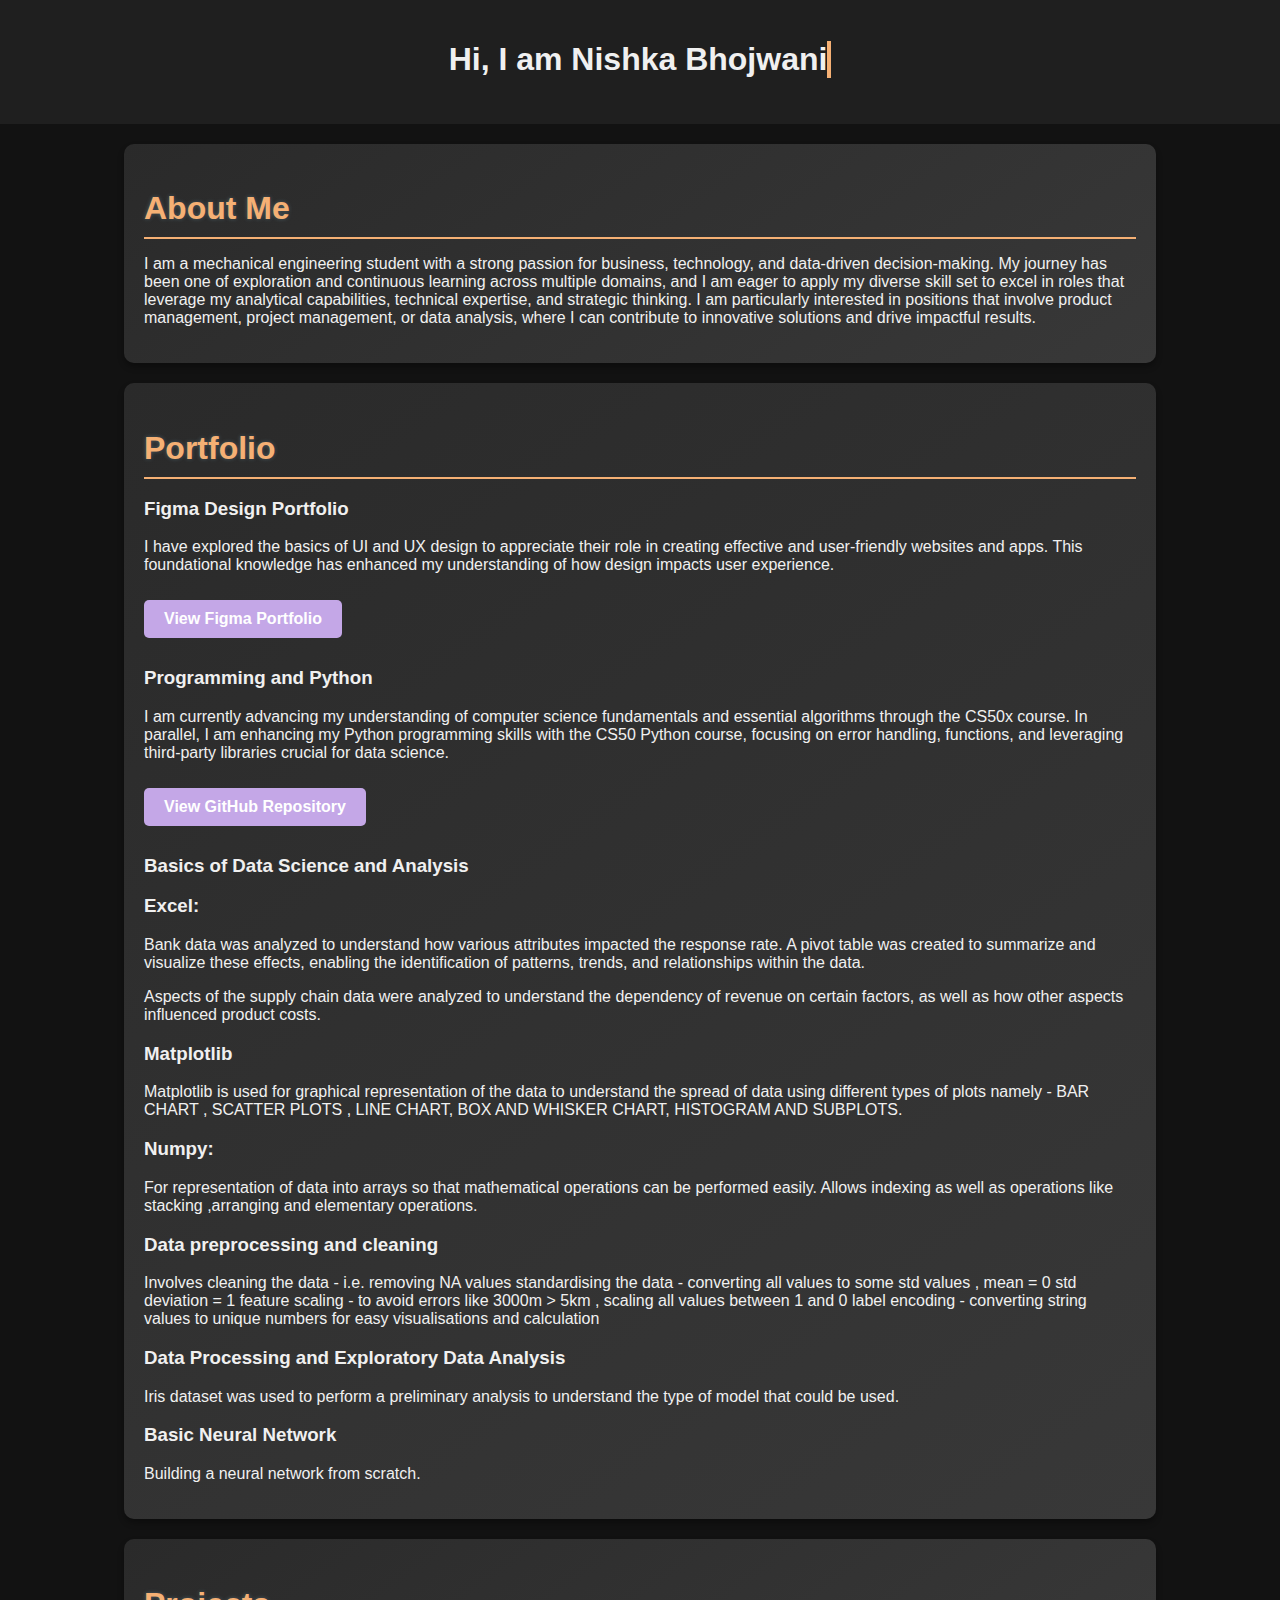
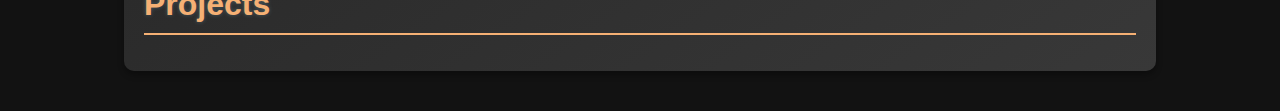
==== index.html @ 39501607 "update html" ====
<!DOCTYPE html>
<html lang="en">
<head>
    <meta charset="UTF-8">
    <meta name="viewport" content="width=device-width, initial-scale=1.0">
    <title>Nishka Bhojwani Portfolio</title>
    <link rel="stylesheet" href="styles.css">
</head>
<body>
    <div class="container">
        <header>
            <h1 class="typing">Hi, I am Nishka Bhojwani</h1>
        </header>
        <main>
            <section class="about">
                <h2>About Me</h2>
                <p>I am a mechanical engineering student with a strong passion for business, technology, and data-driven decision-making. My journey has been one of exploration and continuous learning across multiple domains, and I am eager to apply my diverse skill set to excel in roles that leverage my analytical capabilities, technical expertise, and strategic thinking. I am particularly interested in positions that involve product management, project management, or data analysis, where I can contribute to innovative solutions and drive impactful results.</p>
            </section>
            
            <section class="portfolio">
                <h2>Portfolio</h2>
                
                <div class="portfolio-item">
                    <h3>Figma Design Portfolio</h3>
                    <p>I have explored the basics of UI and UX design to appreciate their role in creating effective and user-friendly websites and apps. This foundational knowledge has enhanced my understanding of how design impacts user experience.</p>
                    <a href="https://www.figma.com/design/zezBRO1pQ11fdprbfVwEfg/Design-Portfolio?node-id=11-2810&t=ptps0V1sdreG9JQy-0" class="button">View Figma Portfolio</a>
                </div>
                
                <div class="portfolio-item">
                    <h3>Programming and Python</h3>
                    <p>I am currently advancing my understanding of computer science fundamentals and essential algorithms through the CS50x course. In parallel, I am enhancing my Python programming skills with the CS50 Python course, focusing on error handling, functions, and leveraging third-party libraries crucial for data science.</p>
                    <a href="https://github.com/code50/103505256" class="button">View GitHub Repository</a>
                </div>
                
                <div class="portfolio-item">
                    <h3>Basics of Data Science and Analysis</h3>
                <div class="portfolio-item">
                    <h3>Excel: </h3>
                        <p>Bank data was analyzed to understand how various attributes impacted the response rate.
                             A pivot table was created to summarize and visualize these effects,
                             enabling the identification of patterns, trends, and relationships within the data.                        </p>
                        <div> </div>
                        <p>
                            Aspects of the supply chain data were analyzed to understand the dependency of revenue on certain factors, 
                            as well as how other aspects influenced product costs.
                        </p>

                </div>

                <div class="portfolio-item">
                        <h3>Matplotlib</h3>
                        <p>Matplotlib is used for graphical representation of the data to understand the spread of data using different types of plots 
                            namely - BAR CHART , SCATTER PLOTS , LINE CHART, BOX AND WHISKER CHART, HISTOGRAM AND SUBPLOTS.  
                        </p>
                </div>
                <div class="portfolio-item">
                    <h3>Numpy:</h3>
                    <p>
                        For representation of data into arrays so that mathematical operations can be performed easily.
                        Allows indexing as well as operations like stacking ,arranging and elementary operations.
                    </p>
                </div>
                <div class="portfolio-item">
                    <h3>Data preprocessing and cleaning</h3>
                    <p>
                        Involves cleaning the data - i.e. removing NA values
                        standardising the data - converting all values to some std values , mean = 0 std deviation = 1
                        feature scaling - to avoid errors like 3000m > 5km , scaling all values between 1 and 0
                        label encoding - converting string values to unique numbers for easy visualisations and calculation  
                    </p>
                </div>
                
                    </ul>
                </div>
                
                <div class="portfolio-item">
                    <h3>Data Processing and Exploratory Data Analysis</h3>
                    <p>
                        Iris dataset was used to perform a preliminary analysis to understand the type of model that could be used. 
                    </p>
                </div>
                
                <div class="portfolio-item">
                    <h3>Basic Neural Network</h3>
                    <p>Building a neural network from scratch.</p>
                </div>
            </section>
            
            <section class="projects">
                <h2>Projects</h2>
                <ul>
                </ul>
            </section>
        </main>

    </div>
</body>
</html>
---- styles.css ----
/* General Body Styles */
body {
    font-family: 'Roboto', sans-serif;
    background-color: #121212;
    color: #f0f0f0;
    margin: 0;
    padding: 0;
}

/* Container for Flexbox Layout */
.container {
    display: flex;
    flex-direction: column;
    min-height: 100vh;
}

/* Header Styles */
header {
    padding: 20px;
    text-align: center;
    background-color: #1f1f1f;
}

/* Typing Effect for Heading */
.typing {
    font-size: 2em;
    overflow: hidden;
    white-space: nowrap;
    border-right: .15em solid #f5b074; /* Pastel blue */
    animation: typing 4s steps(40, end), blink-caret .75s step-end infinite;
    display: inline-block;
}

/* Typing Animation Keyframes */
@keyframes typing {
    from {
        width: 0;
    }
    to {
        width: 32%; /* Adjust width as needed */
    }
}

/* Blinking Cursor Animation Keyframes */
@keyframes blink-caret {
    from, to {
        border-color: transparent;
    }
    50% {
        border-color: #f5b074; /* Pastel blue */
    }
}

/* Main Content Styles */
main {
    flex: 1;
    padding: 20px;
    display: flex;
    flex-direction: column;
    align-items: center;
    justify-content: center;
}

/* Section Styles */
section {
    margin-bottom: 20px;
    width: 80%;
    background: linear-gradient(145deg, #2a2a2a, #383838);
    padding: 20px;
    border-radius: 10px;
    box-shadow: 0 4px 6px rgba(0, 0, 0, 0.3);
}

/* Heading Styles */
h2 {
    color: #f5b074; /* Pastel blue */
    font-size: 2em;
    font-weight: 600;
    border-bottom: 2px solid #f5b074; /* Pastel blue */
    padding-bottom: 10px;
    margin-bottom: 10px;
    text-shadow: 0 0 4px rgba(142, 202, 230, 0.3); /* Decreased glow effect */
}

/* List Styles */
ul {
    list-style: none;
    padding: 0;
}

li {
    margin: 10px 0;
}

/* Link Styles */
a {
    color: #c4a7e7; /* Pastel purple */
    text-decoration: none;
    font-weight: bold;
    transition: color 0.3s, text-shadow 0.3s;
}

a:hover {
    color: #e0bbff; /* Lighter pastel purple */
    text-shadow: 0 0 5px rgba(0, 0, 0, 0.2);
}

/* Button Styles */
.button {
    display: inline-block;
    padding: 10px 20px;
    margin: 10px 0;
    color: #ffffff;
    background-color: #c4a7e7; /* Pastel purple */
    border: none;
    border-radius: 5px;
    text-align: center;
    text-decoration: none;
    cursor: pointer;
    transition: background-color 0.3s, transform 0.2s;
}

.button:hover {
    background-color: #b48de5; /* Slightly darker pastel purple */
    transform: scale(1.05);
}

/* Footer Styles */
footer {
    background-color: #1f1f1f;
    padding: 10px;
    text-align: center;
}

/* Navigation Styles */
nav a {
    color: #ffffff;
    margin: 0 10px;
    text-decoration: none;
}

nav a:hover {
    text-decoration: underline;
}
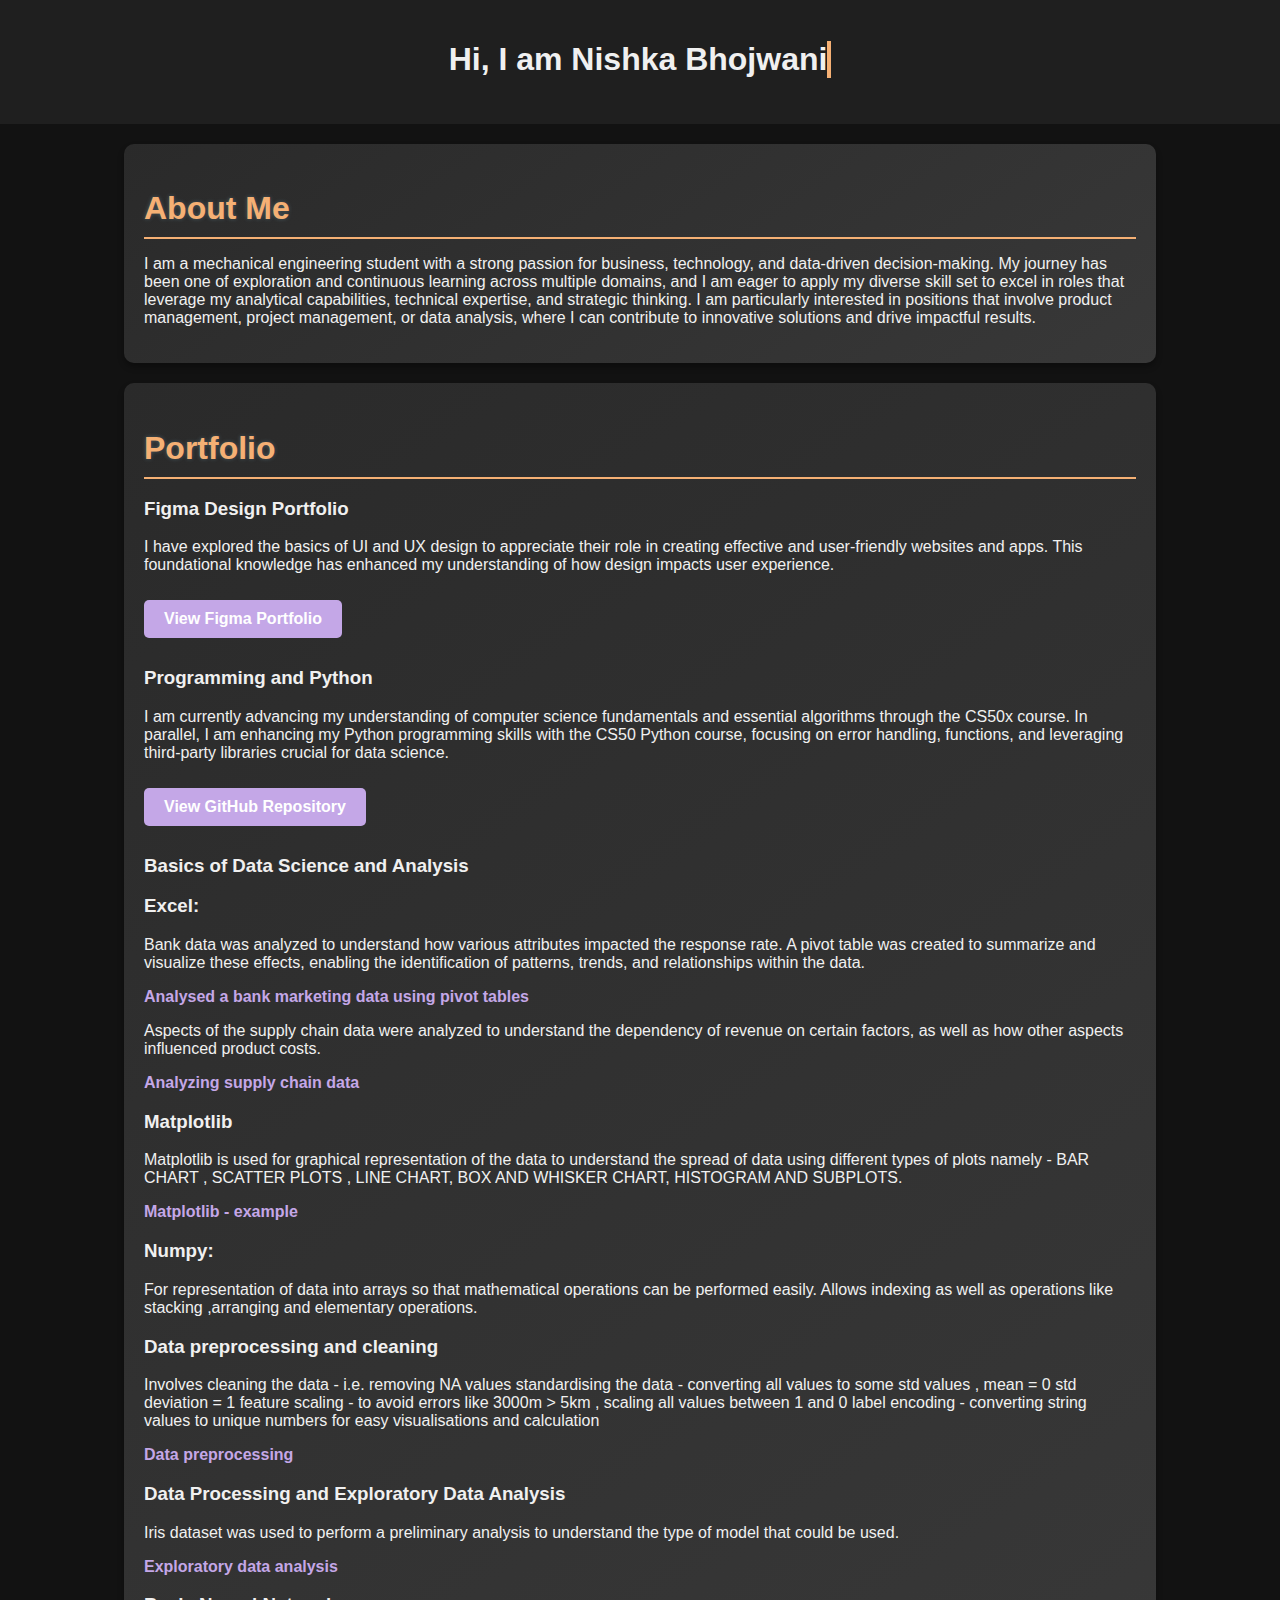
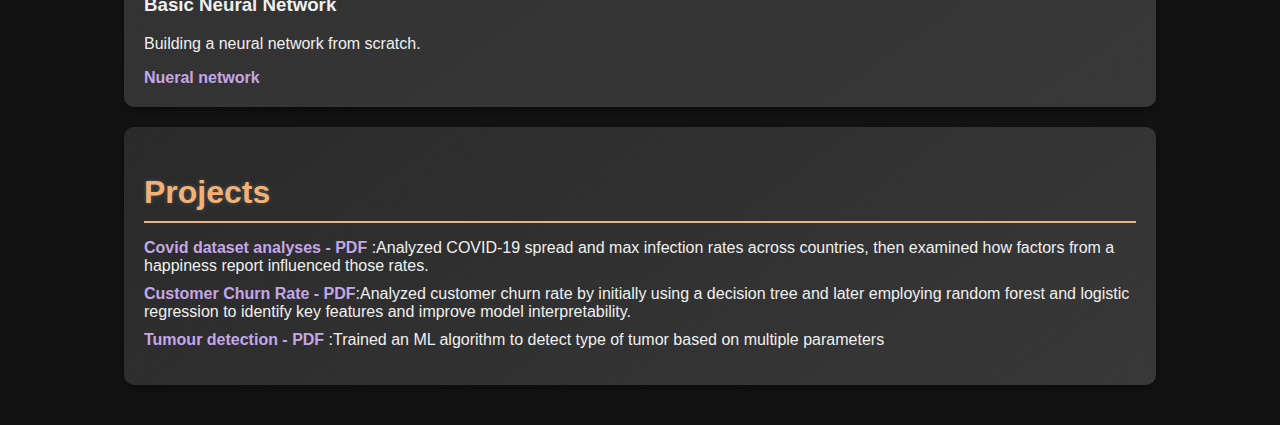
==== commit dd04d860: "updated html" ====
--- a/index.html
+++ b/index.html
@@ -39,11 +39,13 @@
                         <p>Bank data was analyzed to understand how various attributes impacted the response rate.
                              A pivot table was created to summarize and visualize these effects,
                              enabling the identification of patterns, trends, and relationships within the data.                        </p>
+                        <a href="bank marketing analysis.xlsx" download>Analysed a bank marketing data using pivot tables </a>
                         <div> </div>
                         <p>
                             Aspects of the supply chain data were analyzed to understand the dependency of revenue on certain factors, 
                             as well as how other aspects influenced product costs.
                         </p>
+                        <a href="supply_chain_data_analysed.xlsx" download>Analyzing supply chain data </a>
 
                 </div>
 
@@ -52,6 +54,7 @@
                         <p>Matplotlib is used for graphical representation of the data to understand the spread of data using different types of plots 
                             namely - BAR CHART , SCATTER PLOTS , LINE CHART, BOX AND WHISKER CHART, HISTOGRAM AND SUBPLOTS.  
                         </p>
+                        <a href="matplotlib.html" download>Matplotlib - example</a>
                 </div>
                 <div class="portfolio-item">
                     <h3>Numpy:</h3>
@@ -59,6 +62,9 @@
                         For representation of data into arrays so that mathematical operations can be performed easily.
                         Allows indexing as well as operations like stacking ,arranging and elementary operations.
                     </p>
+                    <a href="NUMPY.html" download></a>
+
+
                 </div>
                 <div class="portfolio-item">
                     <h3>Data preprocessing and cleaning</h3>
@@ -68,6 +74,7 @@
                         feature scaling - to avoid errors like 3000m > 5km , scaling all values between 1 and 0
                         label encoding - converting string values to unique numbers for easy visualisations and calculation  
                     </p>
+                    <a href="Data Preprocessing.html" download>Data preprocessing</a>
                 </div>
                 
                     </ul>
@@ -78,17 +85,22 @@
                     <p>
                         Iris dataset was used to perform a preliminary analysis to understand the type of model that could be used. 
                     </p>
+                    <a href="EDA.html"download> Exploratory data analysis</a>
                 </div>
                 
                 <div class="portfolio-item">
                     <h3>Basic Neural Network</h3>
                     <p>Building a neural network from scratch.</p>
+                    <a href="Neural Network using NumPy.html" download>Nueral network</a>
                 </div>
             </section>
             
             <section class="projects">
                 <h2>Projects</h2>
                 <ul>
+                    <li><a href="Covid_analysis.pdf" download>Covid dataset analyses - PDF </a> :Analyzed COVID-19 spread and max infection rates across countries, then examined how factors from a happiness report influenced those rates.</li>
+                    <li><a href="Customer churn rate analysis ae0a25968984484382dfe00c72d37b9c.pdf" download>Customer Churn Rate - PDF</a>:Analyzed customer churn rate by initially using a decision tree and later employing random forest and logistic regression to identify key features and improve model interpretability.</li>
+                    <li><a href="tumor_detection.pdf" download>Tumour detection - PDF </a>:Trained an ML algorithm to detect type of tumor based on multiple parameters  </li>
                 </ul>
             </section>
         </main>
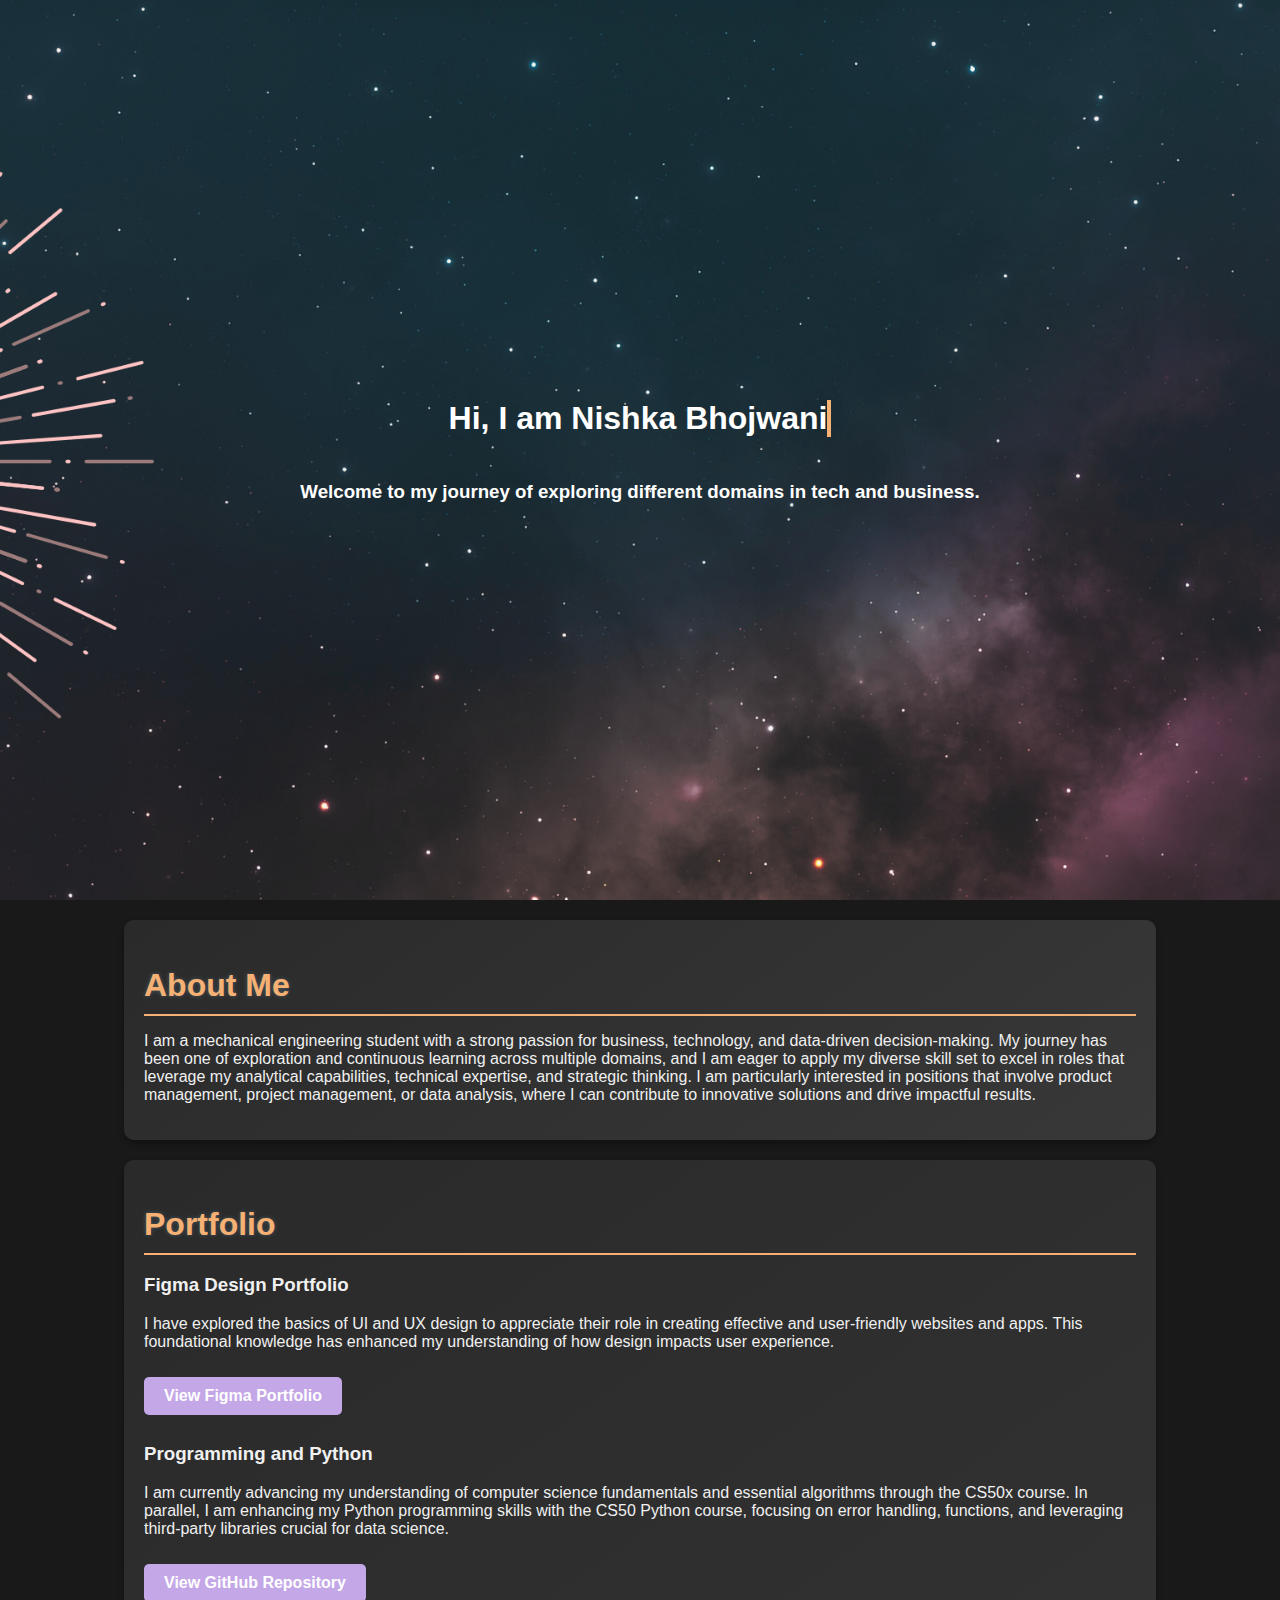
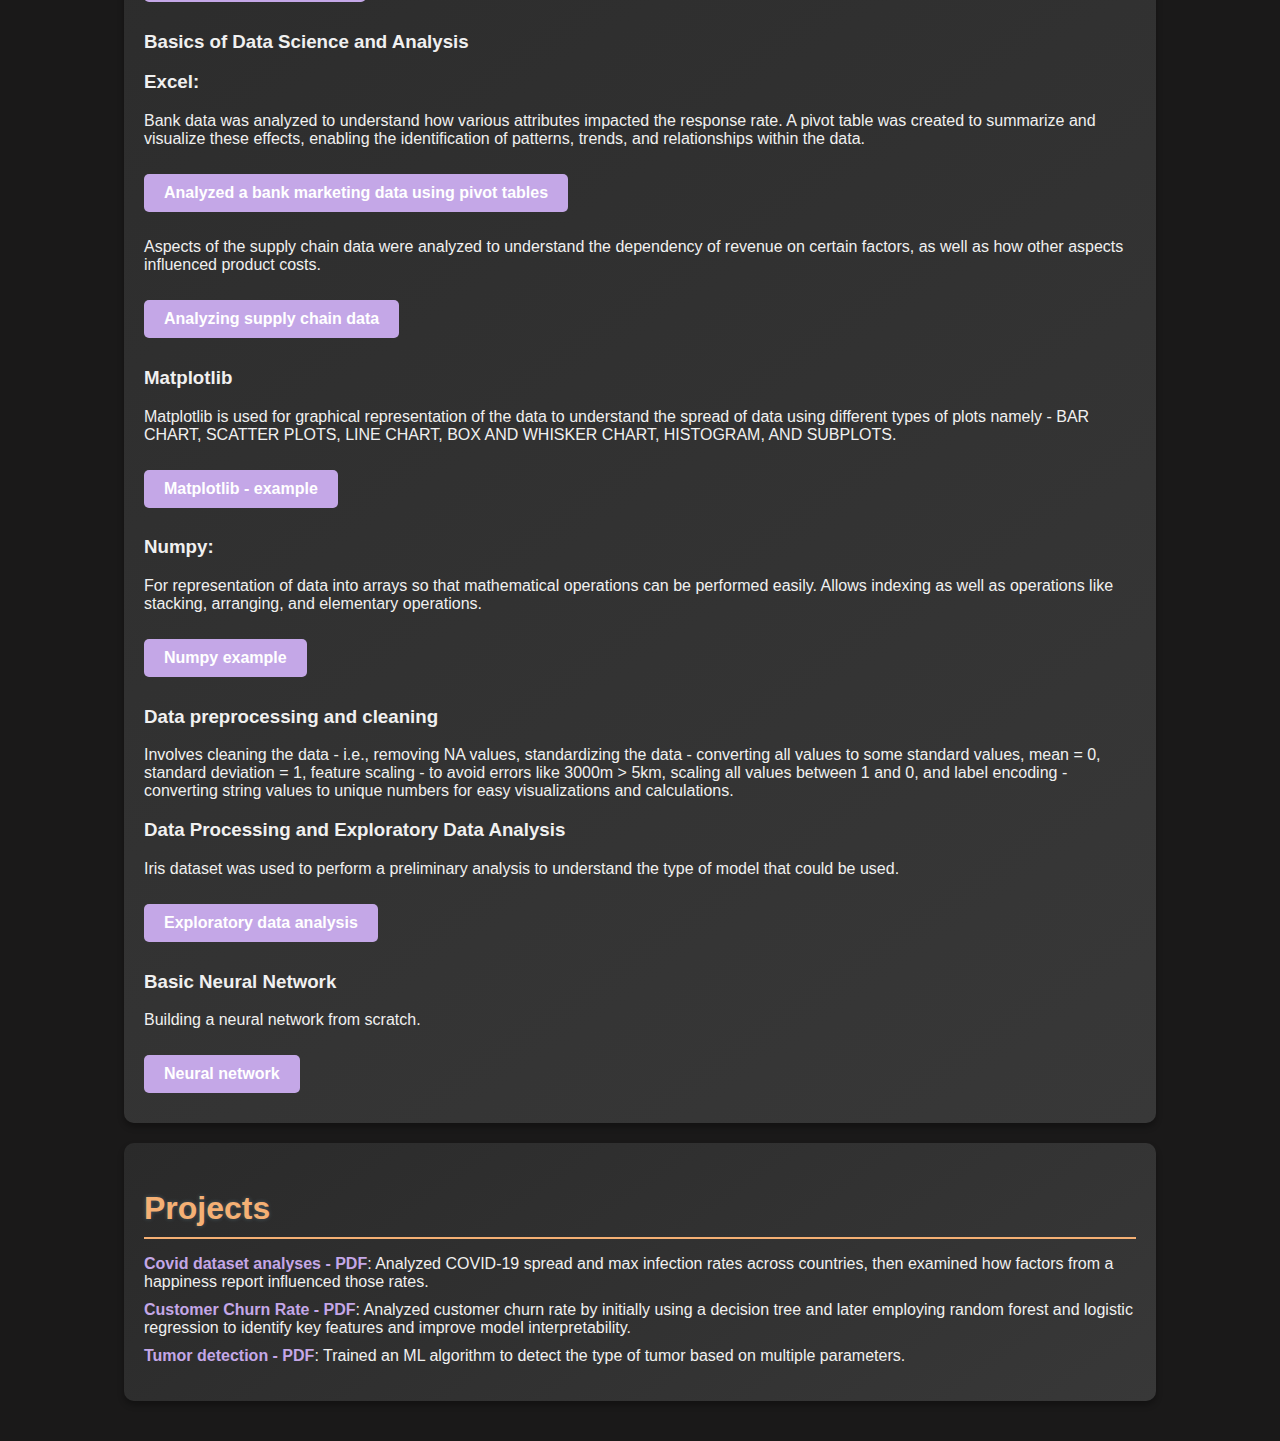
==== commit 11107ace: "changes made" ====
--- a/index.html
+++ b/index.html
@@ -7,104 +7,84 @@
     <link rel="stylesheet" href="styles.css">
 </head>
 <body>
-    <div class="container">
+    <div class="header-container">
         <header>
             <h1 class="typing">Hi, I am Nishka Bhojwani</h1>
+            <h3>     Welcome to my journey of exploring different domains in tech and business.
+            </h3>
+
         </header>
-        <main>
-            <section class="about">
-                <h2>About Me</h2>
-                <p>I am a mechanical engineering student with a strong passion for business, technology, and data-driven decision-making. My journey has been one of exploration and continuous learning across multiple domains, and I am eager to apply my diverse skill set to excel in roles that leverage my analytical capabilities, technical expertise, and strategic thinking. I am particularly interested in positions that involve product management, project management, or data analysis, where I can contribute to innovative solutions and drive impactful results.</p>
-            </section>
+    </div>
+
+    <main>
+        <section class="about">
+            <h2>About Me</h2>
+            <p>I am a mechanical engineering student with a strong passion for business, technology, and data-driven decision-making. My journey has been one of exploration and continuous learning across multiple domains, and I am eager to apply my diverse skill set to excel in roles that leverage my analytical capabilities, technical expertise, and strategic thinking. I am particularly interested in positions that involve product management, project management, or data analysis, where I can contribute to innovative solutions and drive impactful results.</p>
+        </section>
+        
+        <section class="portfolio">
+            <h2>Portfolio</h2>
             
-            <section class="portfolio">
-                <h2>Portfolio</h2>
-                
+            <div class="portfolio-item">
+                <h3>Figma Design Portfolio</h3>
+                <p>I have explored the basics of UI and UX design to appreciate their role in creating effective and user-friendly websites and apps. This foundational knowledge has enhanced my understanding of how design impacts user experience.</p>
+                <a href="https://www.figma.com/design/zezBRO1pQ11fdprbfVwEfg/Design-Portfolio?node-id=11-2810&t=ptps0V1sdreG9JQy-0" class="button">View Figma Portfolio</a>
+            </div>
+            
+            <div class="portfolio-item">
+                <h3>Programming and Python</h3>
+                <p>I am currently advancing my understanding of computer science fundamentals and essential algorithms through the CS50x course. In parallel, I am enhancing my Python programming skills with the CS50 Python course, focusing on error handling, functions, and leveraging third-party libraries crucial for data science.</p>
+                <a href="https://github.com/code50/103505256" class="button">View GitHub Repository</a>
+            </div>
+            
+            <div class="portfolio-item">
+                <h3>Basics of Data Science and Analysis</h3>
                 <div class="portfolio-item">
-                    <h3>Figma Design Portfolio</h3>
-                    <p>I have explored the basics of UI and UX design to appreciate their role in creating effective and user-friendly websites and apps. This foundational knowledge has enhanced my understanding of how design impacts user experience.</p>
-                    <a href="https://www.figma.com/design/zezBRO1pQ11fdprbfVwEfg/Design-Portfolio?node-id=11-2810&t=ptps0V1sdreG9JQy-0" class="button">View Figma Portfolio</a>
-                </div>
-                
-                <div class="portfolio-item">
-                    <h3>Programming and Python</h3>
-                    <p>I am currently advancing my understanding of computer science fundamentals and essential algorithms through the CS50x course. In parallel, I am enhancing my Python programming skills with the CS50 Python course, focusing on error handling, functions, and leveraging third-party libraries crucial for data science.</p>
-                    <a href="https://github.com/code50/103505256" class="button">View GitHub Repository</a>
-                </div>
-                
-                <div class="portfolio-item">
-                    <h3>Basics of Data Science and Analysis</h3>
-                <div class="portfolio-item">
-                    <h3>Excel: </h3>
-                        <p>Bank data was analyzed to understand how various attributes impacted the response rate.
-                             A pivot table was created to summarize and visualize these effects,
-                             enabling the identification of patterns, trends, and relationships within the data.                        </p>
-                        <a href="bank marketing analysis.xlsx" download>Analysed a bank marketing data using pivot tables </a>
-                        <div> </div>
-                        <p>
-                            Aspects of the supply chain data were analyzed to understand the dependency of revenue on certain factors, 
-                            as well as how other aspects influenced product costs.
-                        </p>
-                        <a href="supply_chain_data_analysed.xlsx" download>Analyzing supply chain data </a>
-
+                    <h3>Excel:</h3>
+                    <p>Bank data was analyzed to understand how various attributes impacted the response rate. A pivot table was created to summarize and visualize these effects, enabling the identification of patterns, trends, and relationships within the data.</p>
+                    <a href="bank marketing analysis.xlsx" download class="button">Analyzed a bank marketing data using pivot tables</a>
+                    <div></div>
+                    <p>Aspects of the supply chain data were analyzed to understand the dependency of revenue on certain factors, as well as how other aspects influenced product costs.</p>
+                    <a href="supply_chain_data_analysed.xlsx" download class="button">Analyzing supply chain data</a>
                 </div>
 
                 <div class="portfolio-item">
-                        <h3>Matplotlib</h3>
-                        <p>Matplotlib is used for graphical representation of the data to understand the spread of data using different types of plots 
-                            namely - BAR CHART , SCATTER PLOTS , LINE CHART, BOX AND WHISKER CHART, HISTOGRAM AND SUBPLOTS.  
-                        </p>
-                        <a href="matplotlib.html" download>Matplotlib - example</a>
+                    <h3>Matplotlib</h3>
+                    <p>Matplotlib is used for graphical representation of the data to understand the spread of data using different types of plots namely - BAR CHART, SCATTER PLOTS, LINE CHART, BOX AND WHISKER CHART, HISTOGRAM, AND SUBPLOTS.</p>
+                    <a href="matplotlib.html" download class="button">Matplotlib - example</a>
                 </div>
+
                 <div class="portfolio-item">
                     <h3>Numpy:</h3>
-                    <p>
-                        For representation of data into arrays so that mathematical operations can be performed easily.
-                        Allows indexing as well as operations like stacking ,arranging and elementary operations.
-                    </p>
-                    <a href="NUMPY.html" download></a>
+                    <p>For representation of data into arrays so that mathematical operations can be performed easily. Allows indexing as well as operations like stacking, arranging, and elementary operations.</p>
+                    <a href="NUMPY.html" download class="button">Numpy example</a>
+                </div>
 
-
-                </div>
                 <div class="portfolio-item">
                     <h3>Data preprocessing and cleaning</h3>
-                    <p>
-                        Involves cleaning the data - i.e. removing NA values
-                        standardising the data - converting all values to some std values , mean = 0 std deviation = 1
-                        feature scaling - to avoid errors like 3000m > 5km , scaling all values between 1 and 0
-                        label encoding - converting string values to unique numbers for easy visualisations and calculation  
-                    </p>
-                    <a href="Data Preprocessing.html" download>Data preprocessing</a>
+                    <p>Involves cleaning the data - i.e., removing NA values, standardizing the data - converting all values to some standard values, mean = 0, standard deviation = 1, feature scaling - to avoid errors like 3000m > 5km, scaling all values between 1 and 0, and label encoding - converting string values to unique numbers for easy visualizations and calculations.</p>
+                    <h3>Data Processing and Exploratory Data Analysis</h3>
+                    <p>Iris dataset was used to perform a preliminary analysis to understand the type of model that could be used.</p>
+                    <a href="EDA.html" download class="button">Exploratory data analysis</a>
                 </div>
-                
-                    </ul>
-                </div>
-                
-                <div class="portfolio-item">
-                    <h3>Data Processing and Exploratory Data Analysis</h3>
-                    <p>
-                        Iris dataset was used to perform a preliminary analysis to understand the type of model that could be used. 
-                    </p>
-                    <a href="EDA.html"download> Exploratory data analysis</a>
-                </div>
-                
+
                 <div class="portfolio-item">
                     <h3>Basic Neural Network</h3>
                     <p>Building a neural network from scratch.</p>
-                    <a href="Neural Network using NumPy.html" download>Nueral network</a>
+                    <a href="Neural Network using NumPy.html" download class="button">Neural network</a>
                 </div>
-            </section>
-            
-            <section class="projects">
-                <h2>Projects</h2>
-                <ul>
-                    <li><a href="Covid_analysis.pdf" download>Covid dataset analyses - PDF </a> :Analyzed COVID-19 spread and max infection rates across countries, then examined how factors from a happiness report influenced those rates.</li>
-                    <li><a href="Customer churn rate analysis ae0a25968984484382dfe00c72d37b9c.pdf" download>Customer Churn Rate - PDF</a>:Analyzed customer churn rate by initially using a decision tree and later employing random forest and logistic regression to identify key features and improve model interpretability.</li>
-                    <li><a href="tumor_detection.pdf" download>Tumour detection - PDF </a>:Trained an ML algorithm to detect type of tumor based on multiple parameters  </li>
-                </ul>
-            </section>
-        </main>
+            </div>
+        </section>
+        
+        <section class="projects">
+            <h2>Projects</h2>
+            <ul>
+                <li><a href="Covid_analysis.pdf" download>Covid dataset analyses - PDF</a>: Analyzed COVID-19 spread and max infection rates across countries, then examined how factors from a happiness report influenced those rates.</li>
+                <li><a href="Customer churn rate analysis ae0a25968984484382dfe00c72d37b9c.pdf" download>Customer Churn Rate - PDF</a>: Analyzed customer churn rate by initially using a decision tree and later employing random forest and logistic regression to identify key features and improve model interpretability.</li>
+                <li><a href="tumor_detection.pdf" download>Tumor detection - PDF</a>: Trained an ML algorithm to detect the type of tumor based on multiple parameters.</li>
+            </ul>
+        </section>
+    </main>
 
-    </div>
 </body>
 </html>
--- a/styles.css
+++ b/styles.css
@@ -1,27 +1,32 @@
 /* General Body Styles */
 body {
     font-family: 'Roboto', sans-serif;
-    background-color: #121212;
+    background-color: #1a1919;
     color: #f0f0f0;
     margin: 0;
     padding: 0;
+    box-sizing: border-box; /* Ensure all elements respect padding and borders */
 }
 
-/* Container for Flexbox Layout */
-.container {
+/* Header Container with Background Image */
+.header-container {
+    background-image: url('1.png');
+    background-size: cover;
+    background-position: center;
+    height: 100vh; /* Covering 70% of the viewport height */
     display: flex;
-    flex-direction: column;
-    min-height: 100vh;
+    align-items: center; /* Aligning items to the center vertically */
+    justify-content: center; /* Centering the content horizontally */
+    text-align: center;
+    position: relative; /* Prevent overlap with other elements */
 }
 
-/* Header Styles */
 header {
-    padding: 20px;
-    text-align: center;
-    background-color: #1f1f1f;
+    color: white;
+    max-width: 80%; /* Limit the width of the header for better alignment */
+    z-index: 2; /* Ensure header stays above other content */
 }
 
-/* Typing Effect for Heading */
 .typing {
     font-size: 2em;
     overflow: hidden;
@@ -37,7 +42,7 @@
         width: 0;
     }
     to {
-        width: 32%; /* Adjust width as needed */
+        width: 40%; /* Adjust width as needed */
     }
 }
 
@@ -53,12 +58,13 @@
 
 /* Main Content Styles */
 main {
-    flex: 1;
     padding: 20px;
     display: flex;
     flex-direction: column;
     align-items: center;
     justify-content: center;
+    position: relative;
+    z-index: 2; /* Ensure main content stays above background */
 }
 
 /* Section Styles */
@@ -69,6 +75,7 @@
     padding: 20px;
     border-radius: 10px;
     box-shadow: 0 4px 6px rgba(0, 0, 0, 0.3);
+    z-index: 2;
 }
 
 /* Heading Styles */
@@ -124,21 +131,3 @@
     background-color: #b48de5; /* Slightly darker pastel purple */
     transform: scale(1.05);
 }
-
-/* Footer Styles */
-footer {
-    background-color: #1f1f1f;
-    padding: 10px;
-    text-align: center;
-}
-
-/* Navigation Styles */
-nav a {
-    color: #ffffff;
-    margin: 0 10px;
-    text-decoration: none;
-}
-
-nav a:hover {
-    text-decoration: underline;
-}
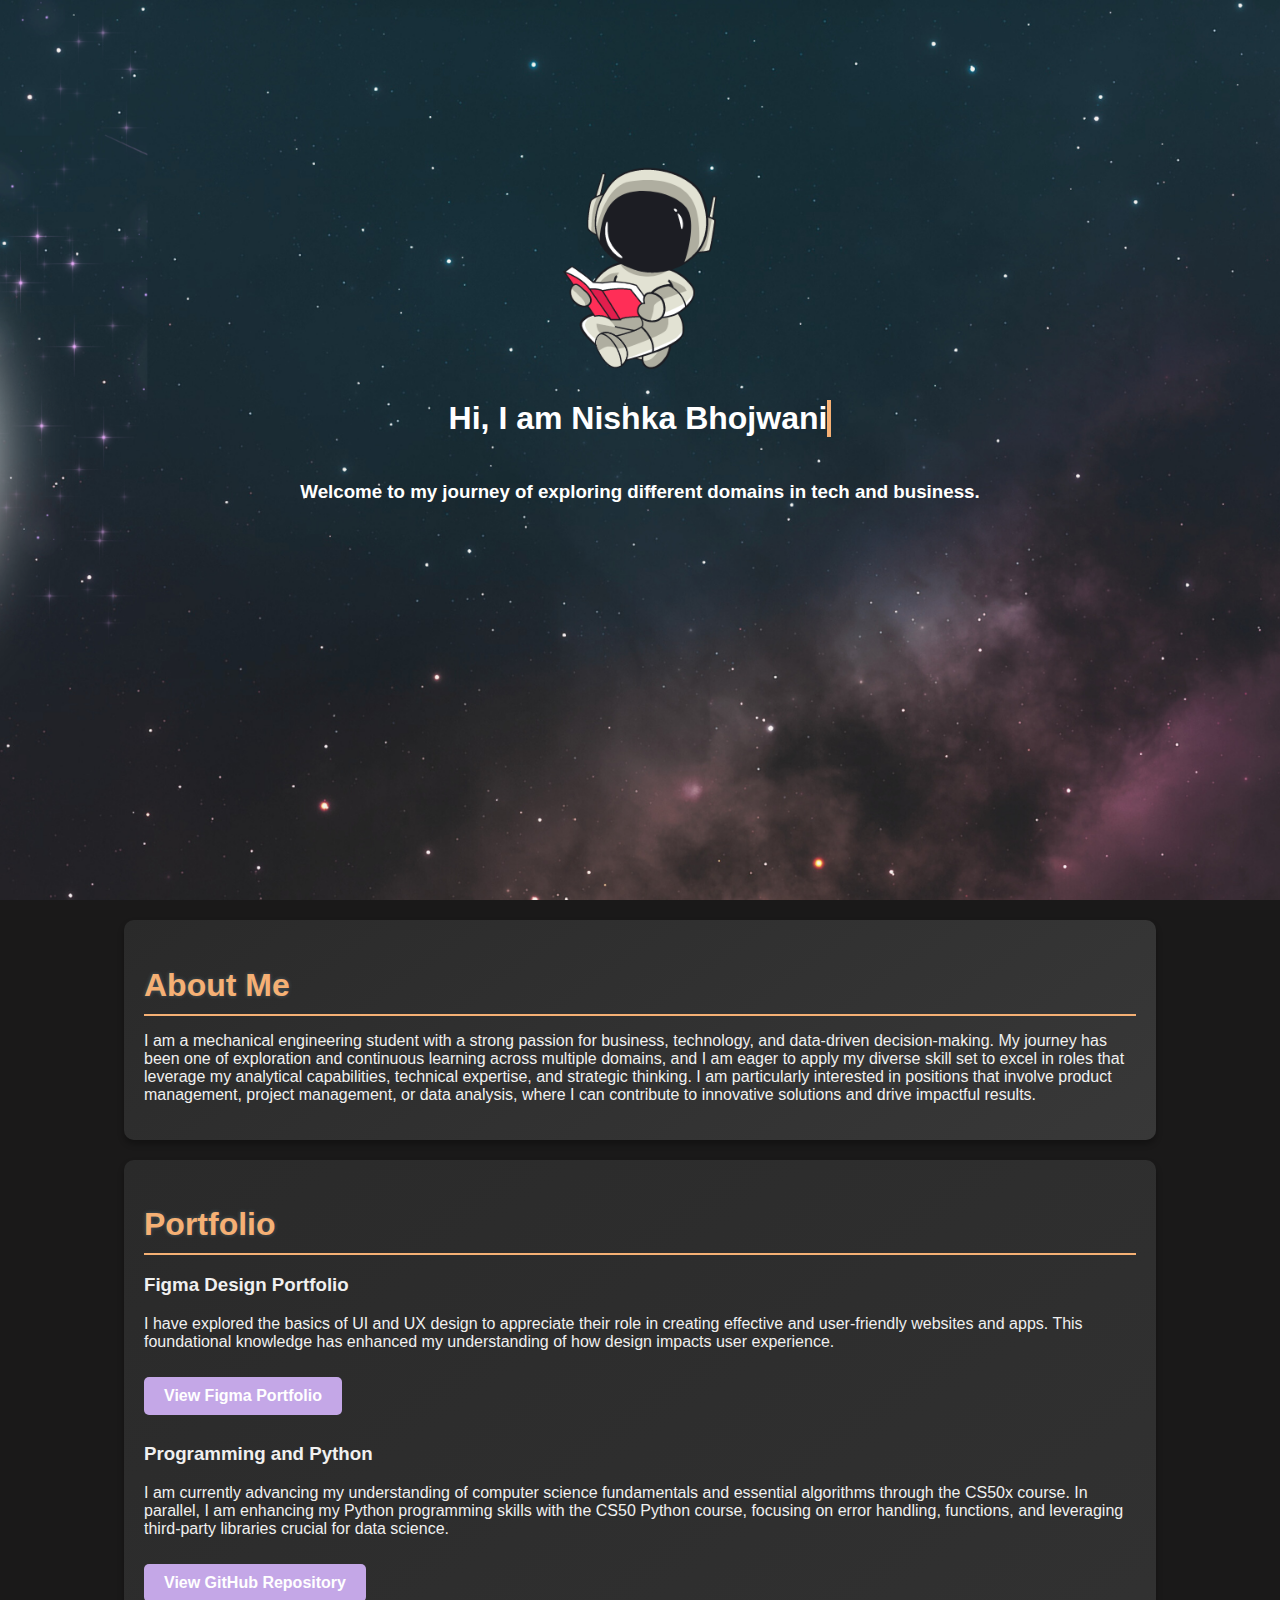
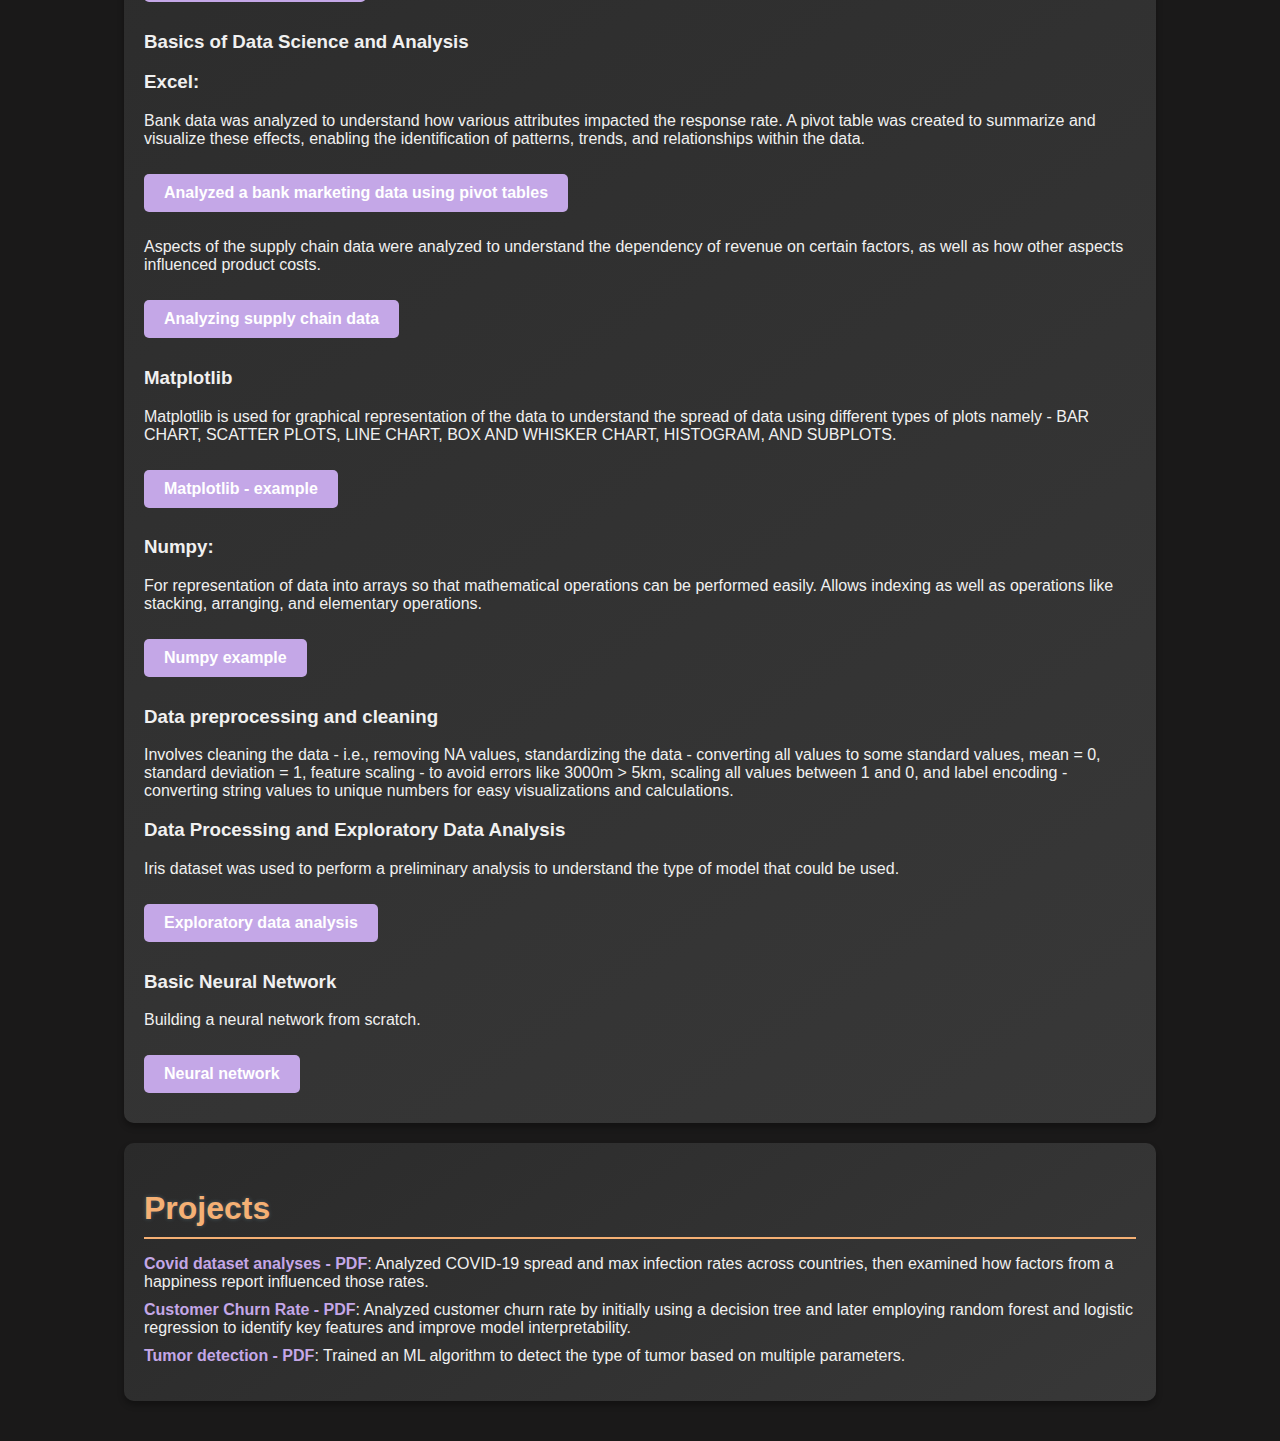
==== commit 14b522f8: "changed" ====
--- a/index.html
+++ b/index.html
@@ -34,7 +34,7 @@
             <div class="portfolio-item">
                 <h3>Programming and Python</h3>
                 <p>I am currently advancing my understanding of computer science fundamentals and essential algorithms through the CS50x course. In parallel, I am enhancing my Python programming skills with the CS50 Python course, focusing on error handling, functions, and leveraging third-party libraries crucial for data science.</p>
-                <a href="https://github.com/code50/103505256" class="button">View GitHub Repository</a>
+                <a href="https://github.com/nishka-bhojwani/code50" class="button">View GitHub Repository</a>
             </div>
             
             <div class="portfolio-item">
--- a/styles.css
+++ b/styles.css
@@ -10,7 +10,7 @@
 
 /* Header Container with Background Image */
 .header-container {
-    background-image: url('1.png');
+    background-image: url('Purple\ &\ Blue\ Illustration\ Astronomy\ Dekstop\ Wallpaper.png');
     background-size: cover;
     background-position: center;
     height: 100vh; /* Covering 70% of the viewport height */
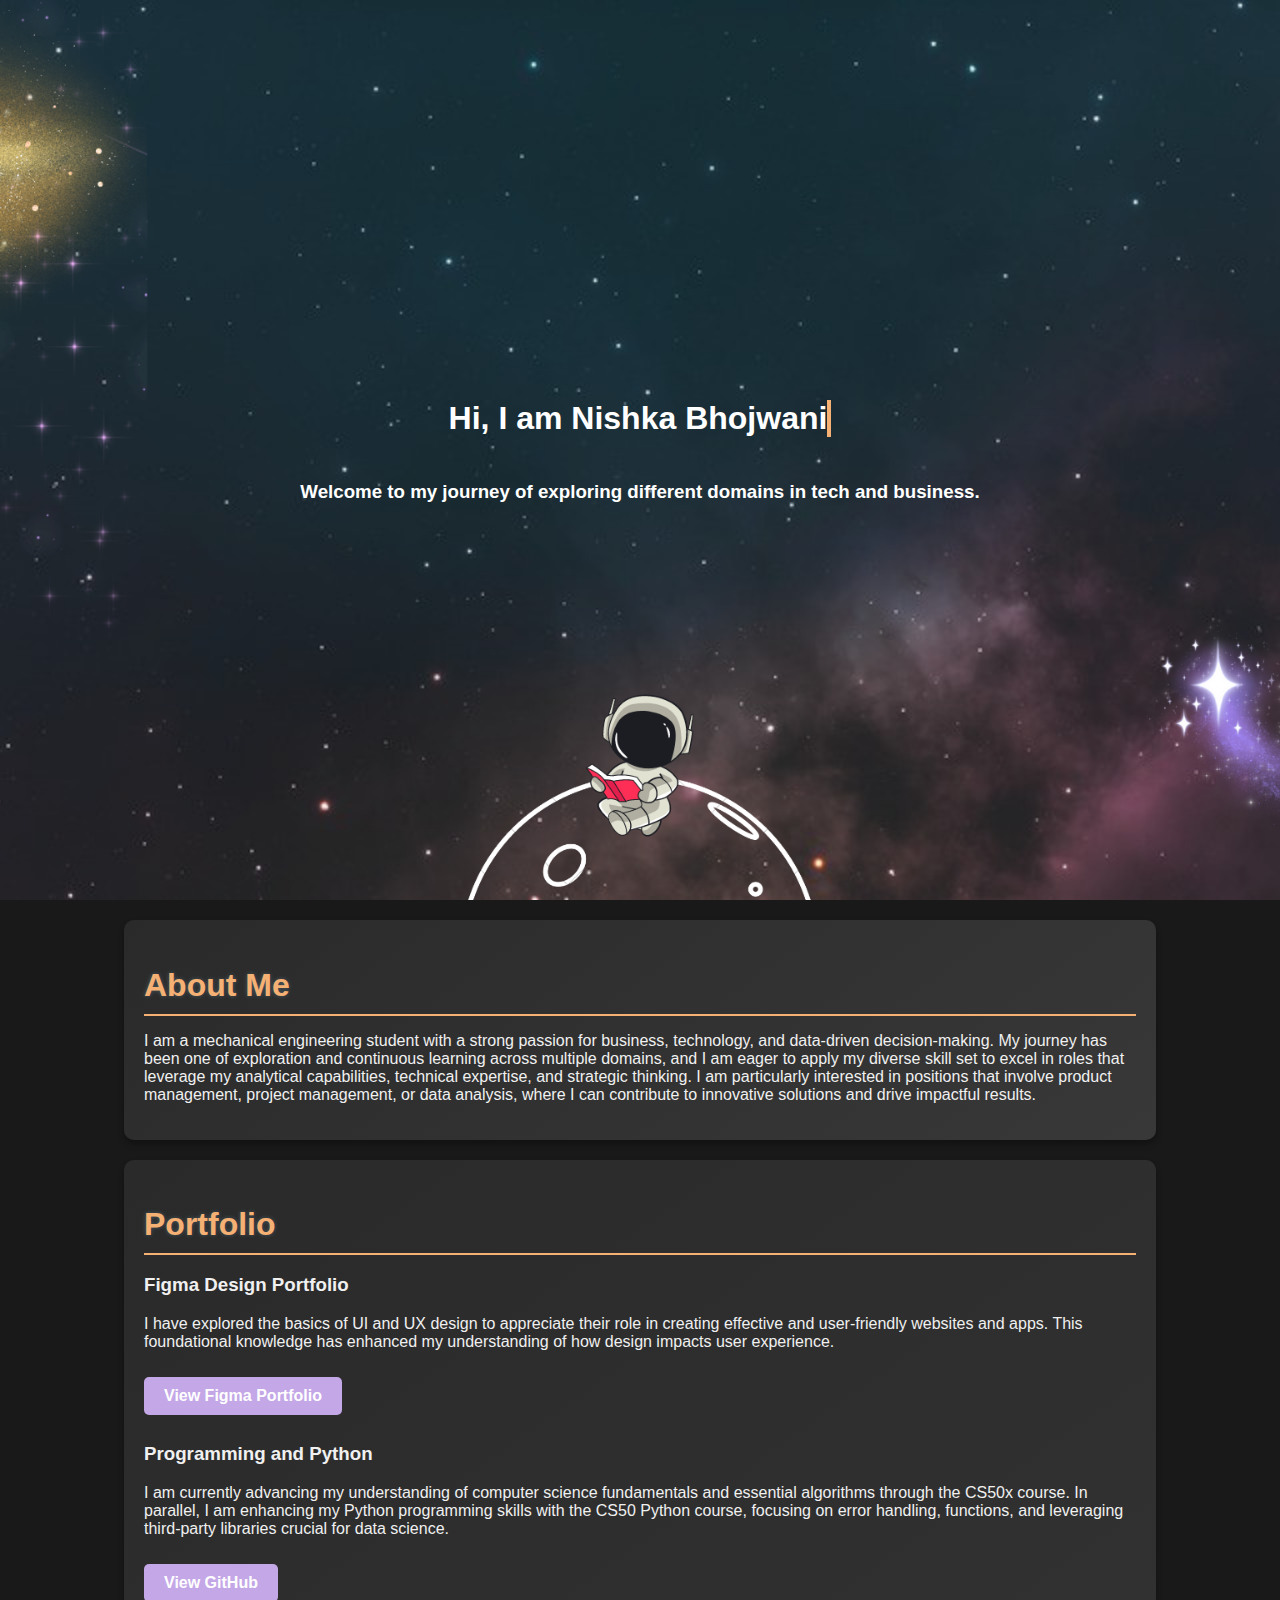
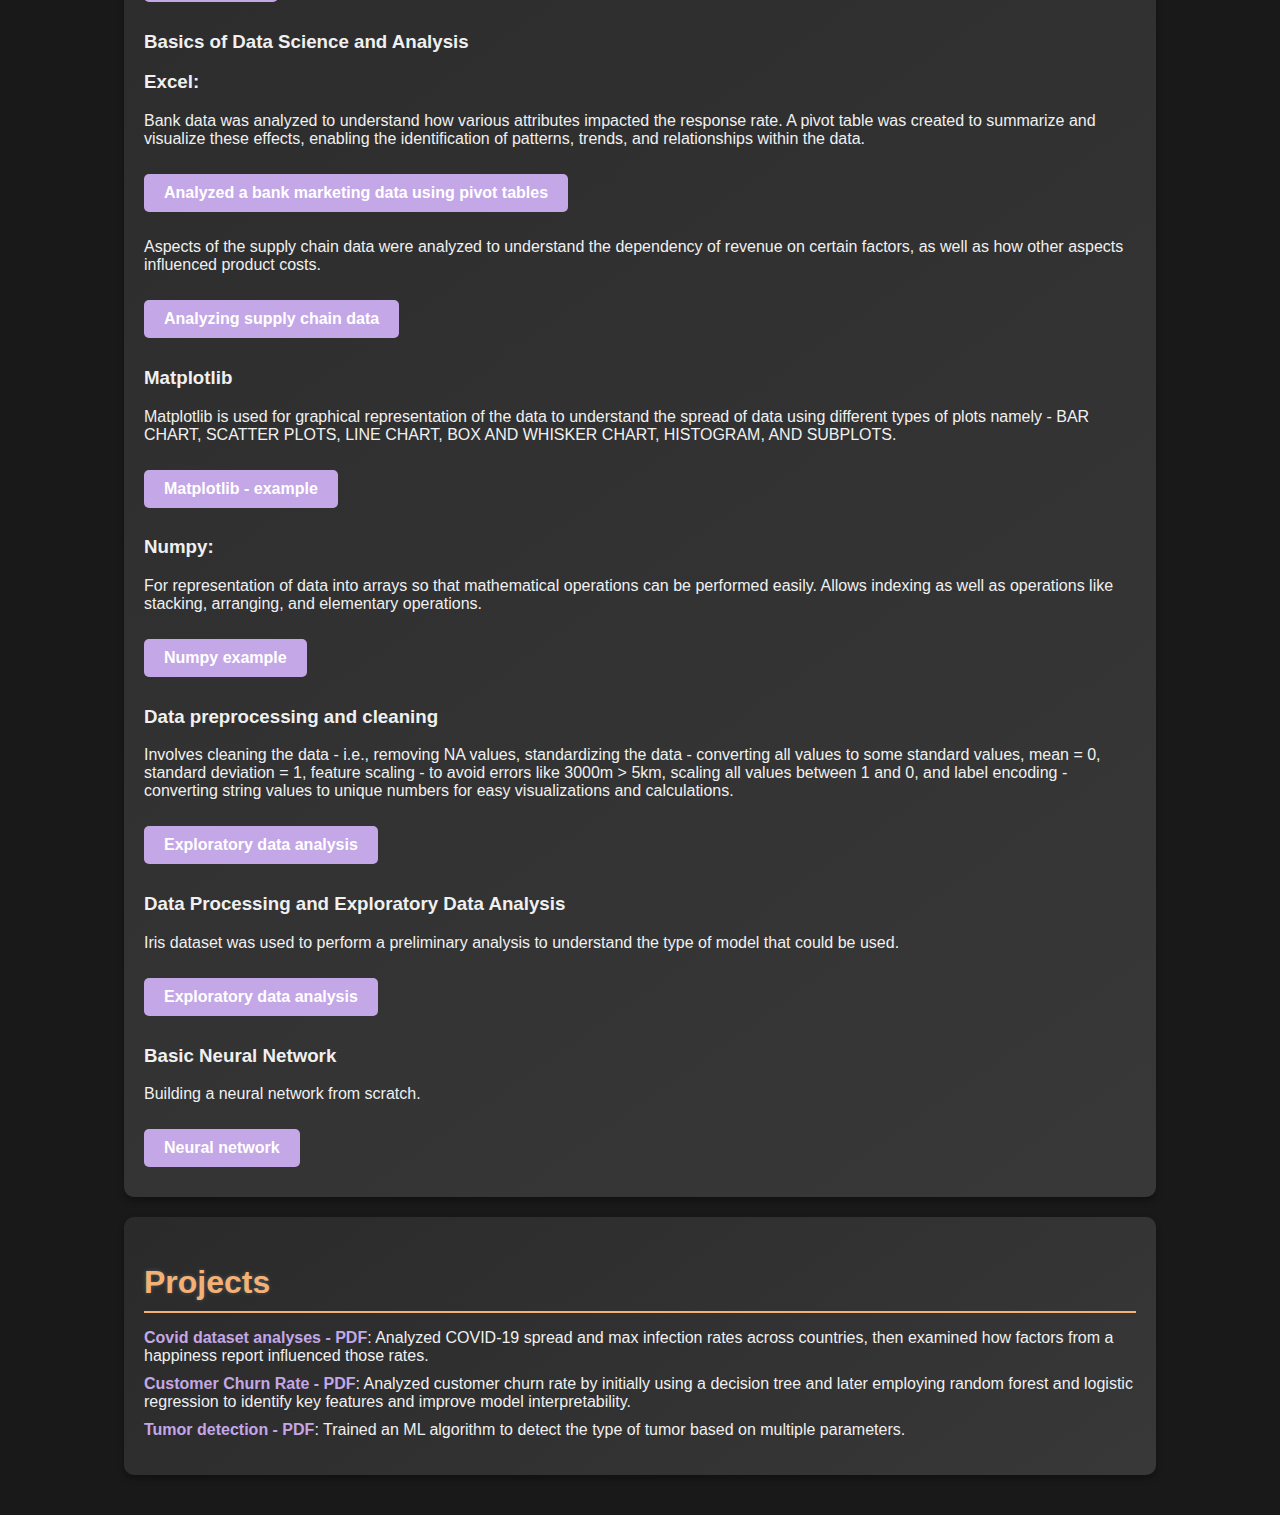
==== commit 5be72b98: "new_3" ====
--- a/index.html
+++ b/index.html
@@ -34,7 +34,7 @@
             <div class="portfolio-item">
                 <h3>Programming and Python</h3>
                 <p>I am currently advancing my understanding of computer science fundamentals and essential algorithms through the CS50x course. In parallel, I am enhancing my Python programming skills with the CS50 Python course, focusing on error handling, functions, and leveraging third-party libraries crucial for data science.</p>
-                <a href="https://github.com/nishka-bhojwani/code50" class="button">View GitHub Repository</a>
+                <a href="https://github.com/nishka-bhojwani" class="button">View GitHub</a>
             </div>
             
             <div class="portfolio-item">
@@ -63,6 +63,7 @@
                 <div class="portfolio-item">
                     <h3>Data preprocessing and cleaning</h3>
                     <p>Involves cleaning the data - i.e., removing NA values, standardizing the data - converting all values to some standard values, mean = 0, standard deviation = 1, feature scaling - to avoid errors like 3000m > 5km, scaling all values between 1 and 0, and label encoding - converting string values to unique numbers for easy visualizations and calculations.</p>
+                    <a href="Data Preprocessing.html" download class="button">Exploratory data analysis</a>
                     <h3>Data Processing and Exploratory Data Analysis</h3>
                     <p>Iris dataset was used to perform a preliminary analysis to understand the type of model that could be used.</p>
                     <a href="EDA.html" download class="button">Exploratory data analysis</a>
--- a/styles.css
+++ b/styles.css
@@ -10,7 +10,7 @@
 
 /* Header Container with Background Image */
 .header-container {
-    background-image: url('Purple\ &\ Blue\ Illustration\ Astronomy\ Dekstop\ Wallpaper.png');
+    background-image: url('Purple\ &\ Blue\ Illustration\ Astronomy\ Dekstop\ Wallpaper\ \(1\).png');
     background-size: cover;
     background-position: center;
     height: 100vh; /* Covering 70% of the viewport height */
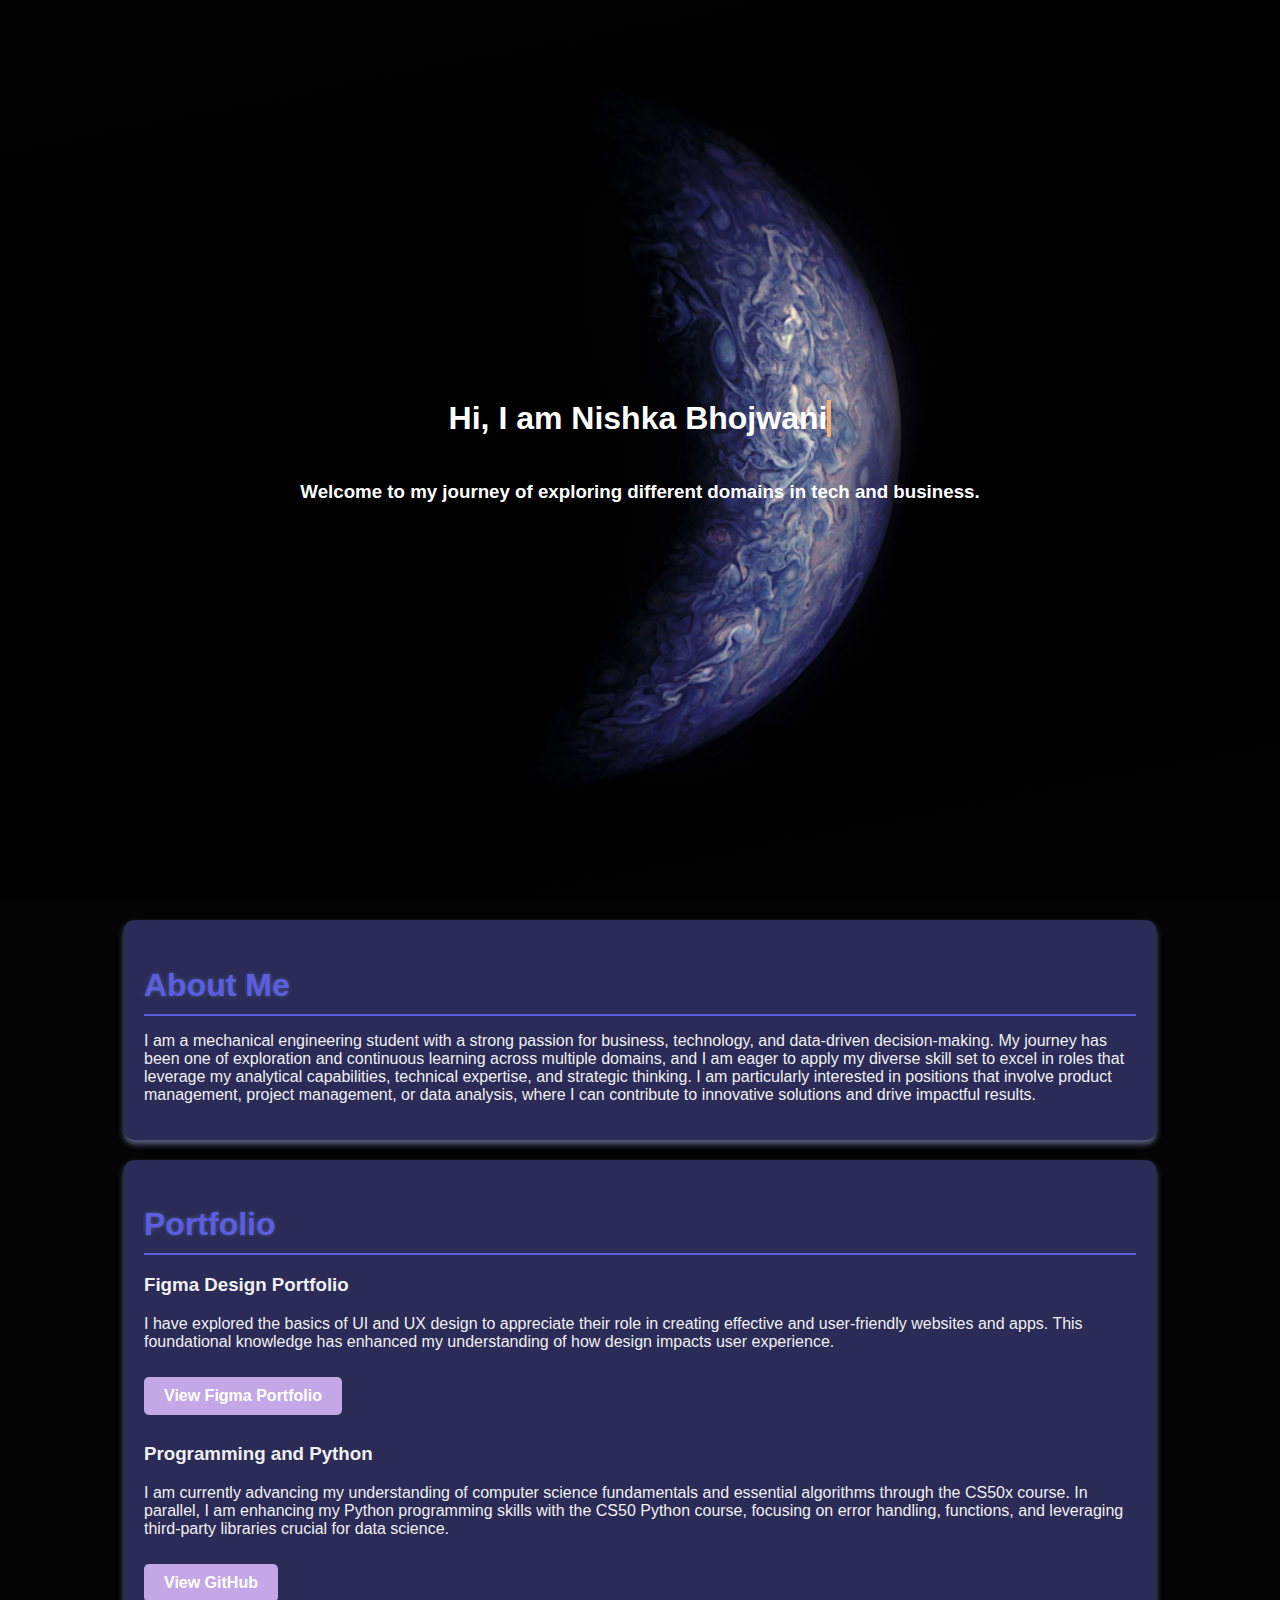
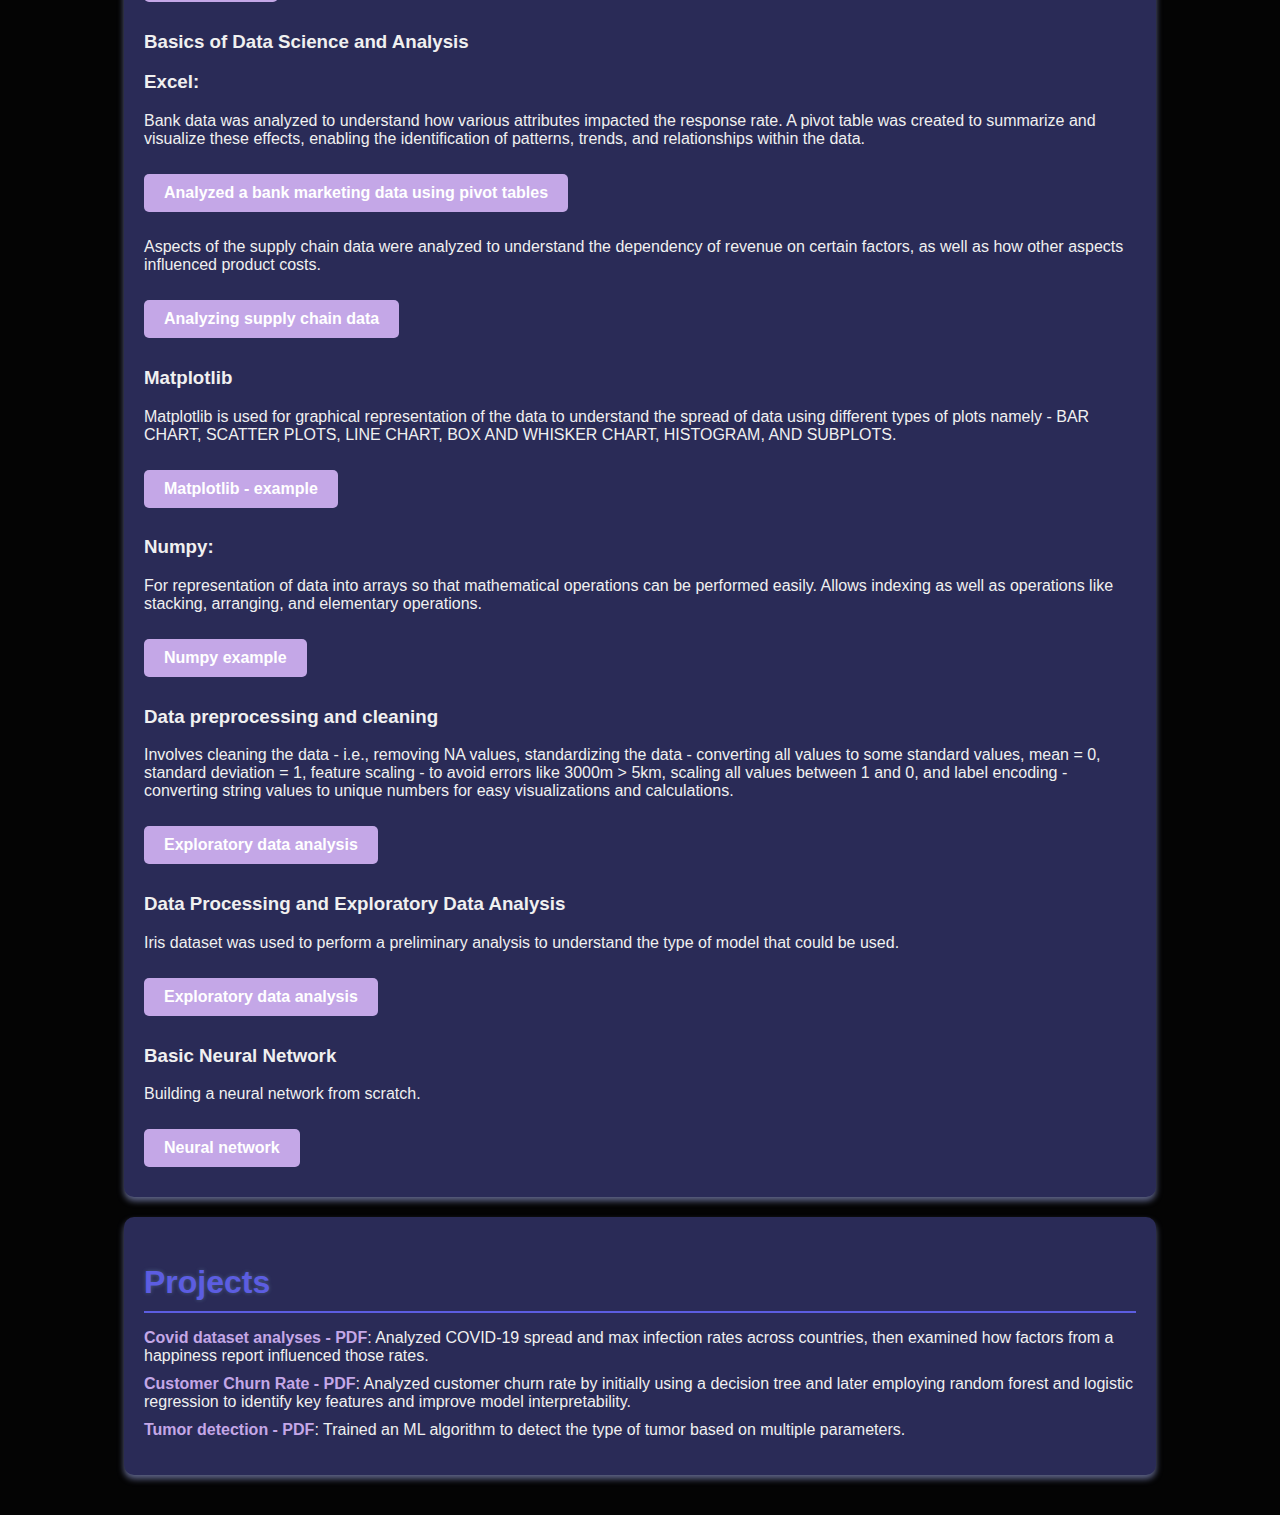
==== commit f53a57bc: "new_change_final" ====
--- a/index.html
+++ b/index.html
@@ -5,6 +5,7 @@
     <meta name="viewport" content="width=device-width, initial-scale=1.0">
     <title>Nishka Bhojwani Portfolio</title>
     <link rel="stylesheet" href="styles.css">
+    
 </head>
 <body>
     <div class="header-container">
--- a/styles.css
+++ b/styles.css
@@ -1,7 +1,7 @@
 /* General Body Styles */
 body {
     font-family: 'Roboto', sans-serif;
-    background-color: #1a1919;
+    background-color: #040404;
     color: #f0f0f0;
     margin: 0;
     padding: 0;
@@ -10,7 +10,7 @@
 
 /* Header Container with Background Image */
 .header-container {
-    background-image: url('Purple\ &\ Blue\ Illustration\ Astronomy\ Dekstop\ Wallpaper\ \(1\).png');
+    background-image: url('jupiter.jpg');
     background-size: cover;
     background-position: center;
     height: 100vh; /* Covering 70% of the viewport height */
@@ -71,19 +71,19 @@
 section {
     margin-bottom: 20px;
     width: 80%;
-    background: linear-gradient(145deg, #2a2a2a, #383838);
+    background: #2a2b57;
     padding: 20px;
     border-radius: 10px;
-    box-shadow: 0 4px 6px rgba(0, 0, 0, 0.3);
+    box-shadow: 0 4px 6px  rgb(94,100,136);
     z-index: 2;
 }
 
 /* Heading Styles */
 h2 {
-    color: #f5b074; /* Pastel blue */
+    color: #5c5de1; /* Pastel blue */
     font-size: 2em;
     font-weight: 600;
-    border-bottom: 2px solid #f5b074; /* Pastel blue */
+    border-bottom: 2px solid #5c5de1; /* Pastel blue */
     padding-bottom: 10px;
     margin-bottom: 10px;
     text-shadow: 0 0 4px rgba(142, 202, 230, 0.3); /* Decreased glow effect */
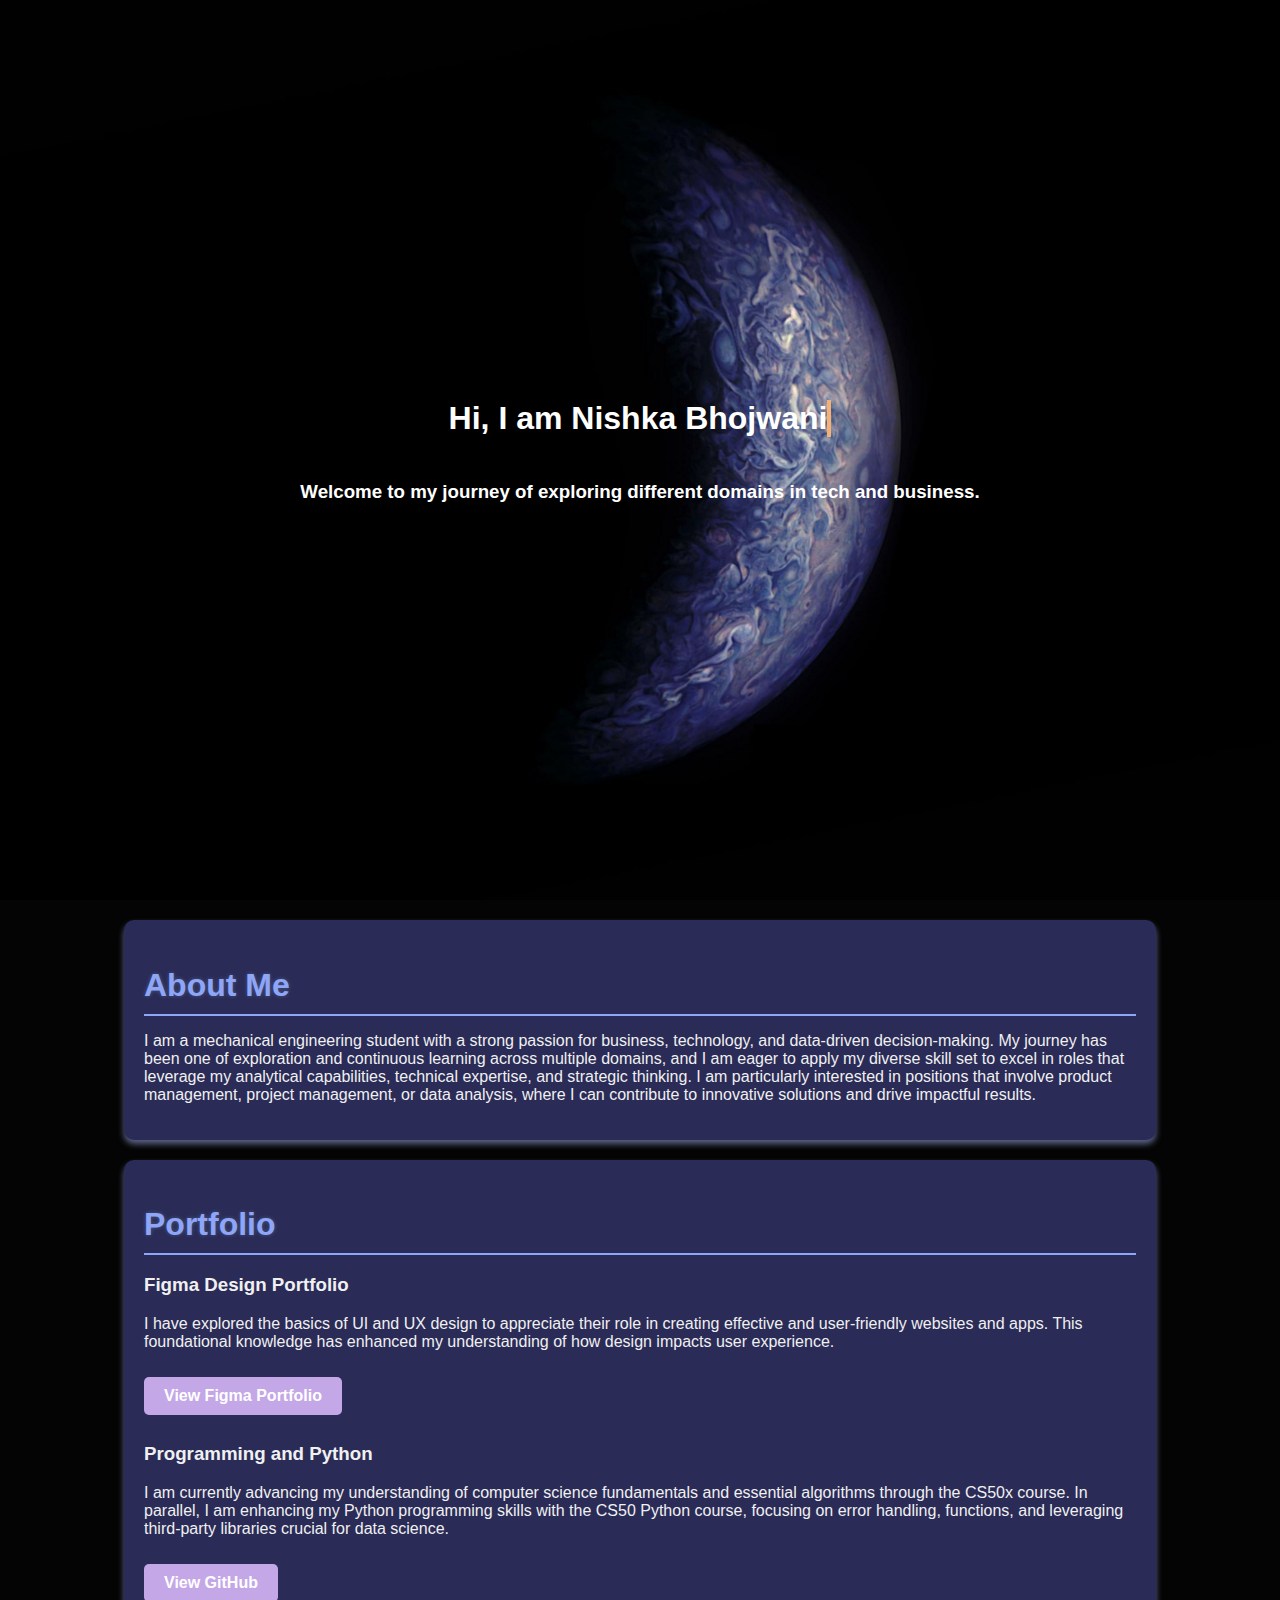
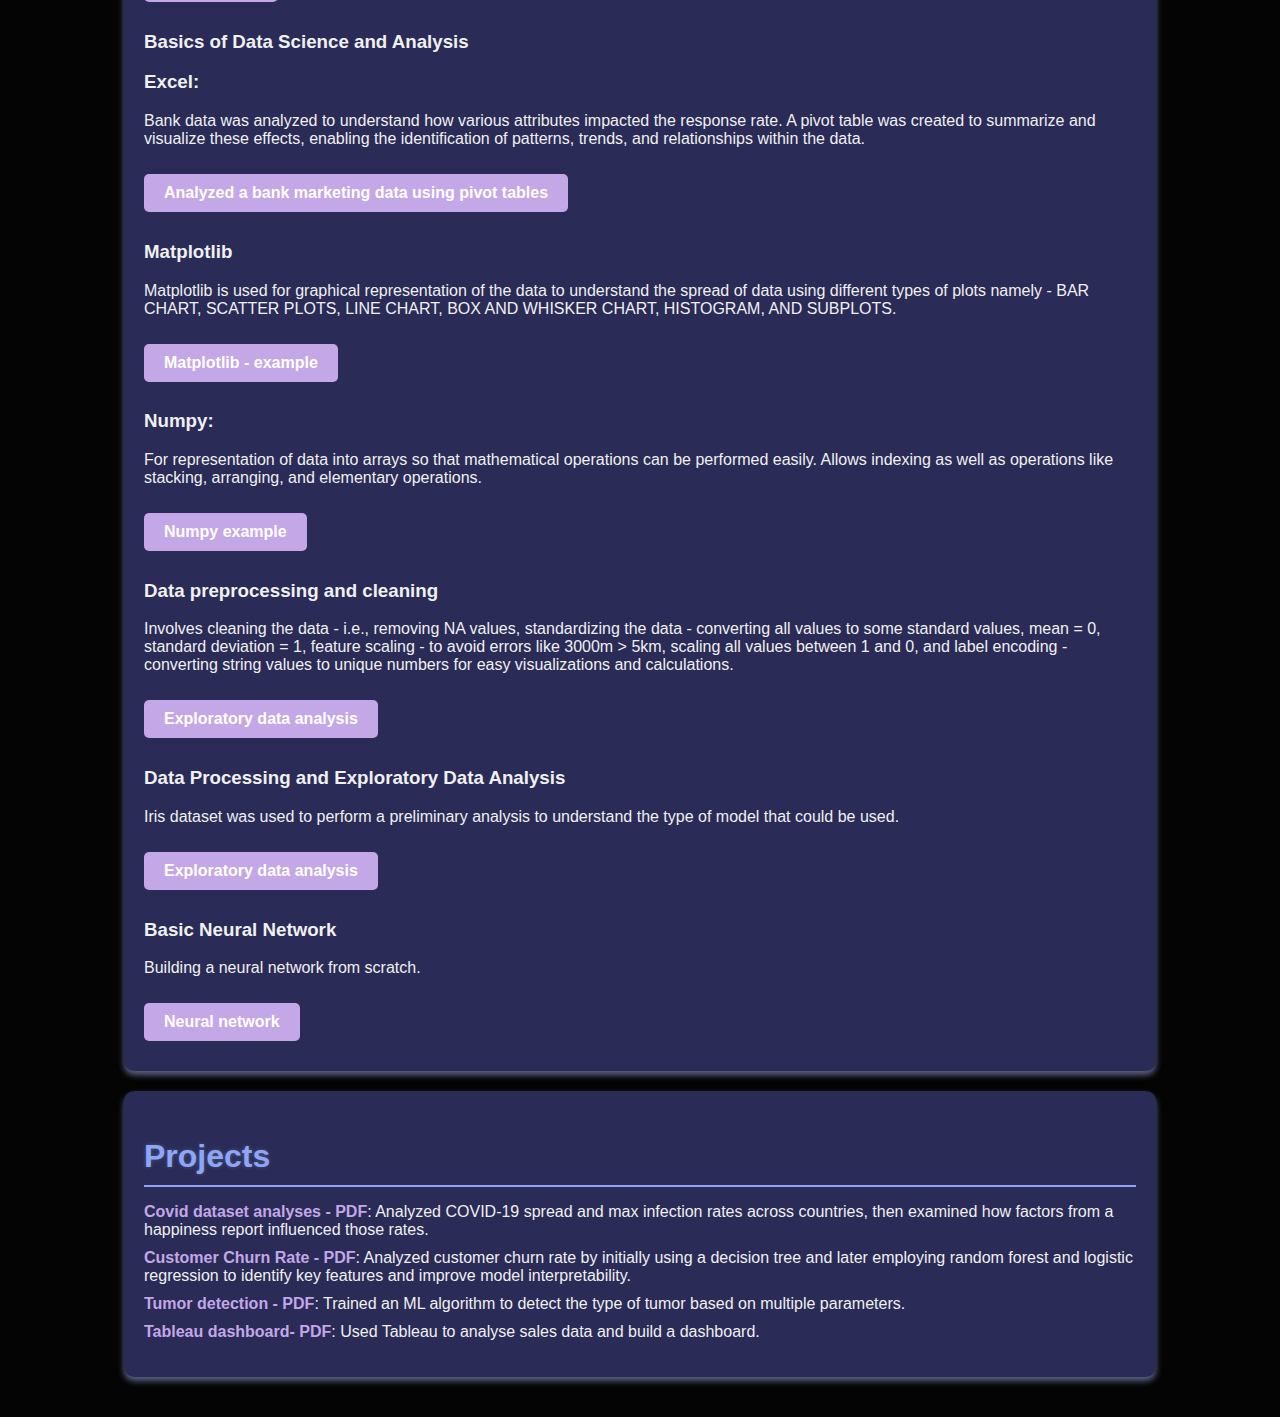
==== commit bb99f4a2: "new_new" ====
--- a/index.html
+++ b/index.html
@@ -44,10 +44,8 @@
                     <h3>Excel:</h3>
                     <p>Bank data was analyzed to understand how various attributes impacted the response rate. A pivot table was created to summarize and visualize these effects, enabling the identification of patterns, trends, and relationships within the data.</p>
                     <a href="bank marketing analysis.xlsx" download class="button">Analyzed a bank marketing data using pivot tables</a>
-                    <div></div>
-                    <p>Aspects of the supply chain data were analyzed to understand the dependency of revenue on certain factors, as well as how other aspects influenced product costs.</p>
-                    <a href="supply_chain_data_analysed.xlsx" download class="button">Analyzing supply chain data</a>
                 </div>
+
 
                 <div class="portfolio-item">
                     <h3>Matplotlib</h3>
@@ -84,6 +82,7 @@
                 <li><a href="Covid_analysis.pdf" download>Covid dataset analyses - PDF</a>: Analyzed COVID-19 spread and max infection rates across countries, then examined how factors from a happiness report influenced those rates.</li>
                 <li><a href="Customer churn rate analysis ae0a25968984484382dfe00c72d37b9c.pdf" download>Customer Churn Rate - PDF</a>: Analyzed customer churn rate by initially using a decision tree and later employing random forest and logistic regression to identify key features and improve model interpretability.</li>
                 <li><a href="tumor_detection.pdf" download>Tumor detection - PDF</a>: Trained an ML algorithm to detect the type of tumor based on multiple parameters.</li>
+                <li> <a href="tableau_project.pdf"download>Tableau dashboard- PDF</a>: Used Tableau to analyse sales data and build a dashboard.</li>
             </ul>
         </section>
     </main>
--- a/styles.css
+++ b/styles.css
@@ -80,10 +80,10 @@
 
 /* Heading Styles */
 h2 {
-    color: #5c5de1; /* Pastel blue */
+    color: #8fa5f7; /* Pastel blue */
     font-size: 2em;
     font-weight: 600;
-    border-bottom: 2px solid #5c5de1; /* Pastel blue */
+    border-bottom: 2px solid #8fa5f7; /* Pastel blue */
     padding-bottom: 10px;
     margin-bottom: 10px;
     text-shadow: 0 0 4px rgba(142, 202, 230, 0.3); /* Decreased glow effect */
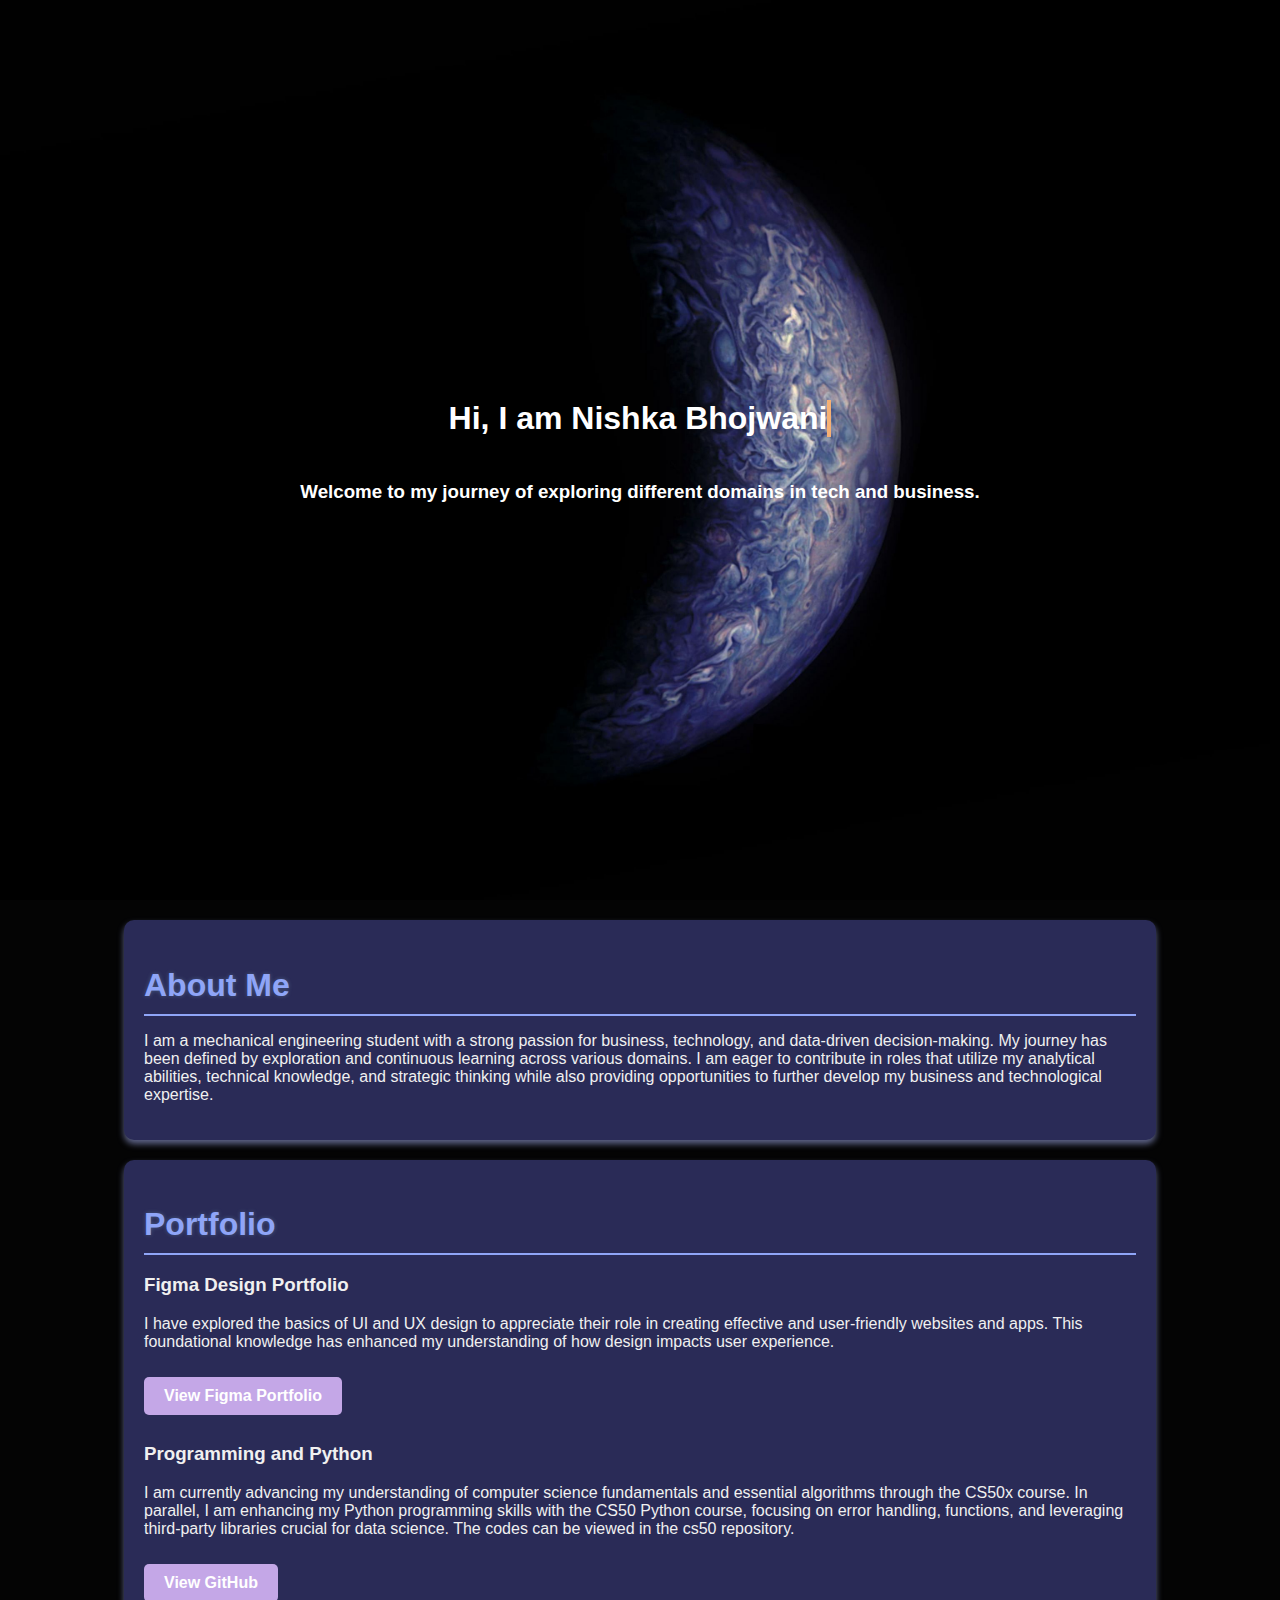
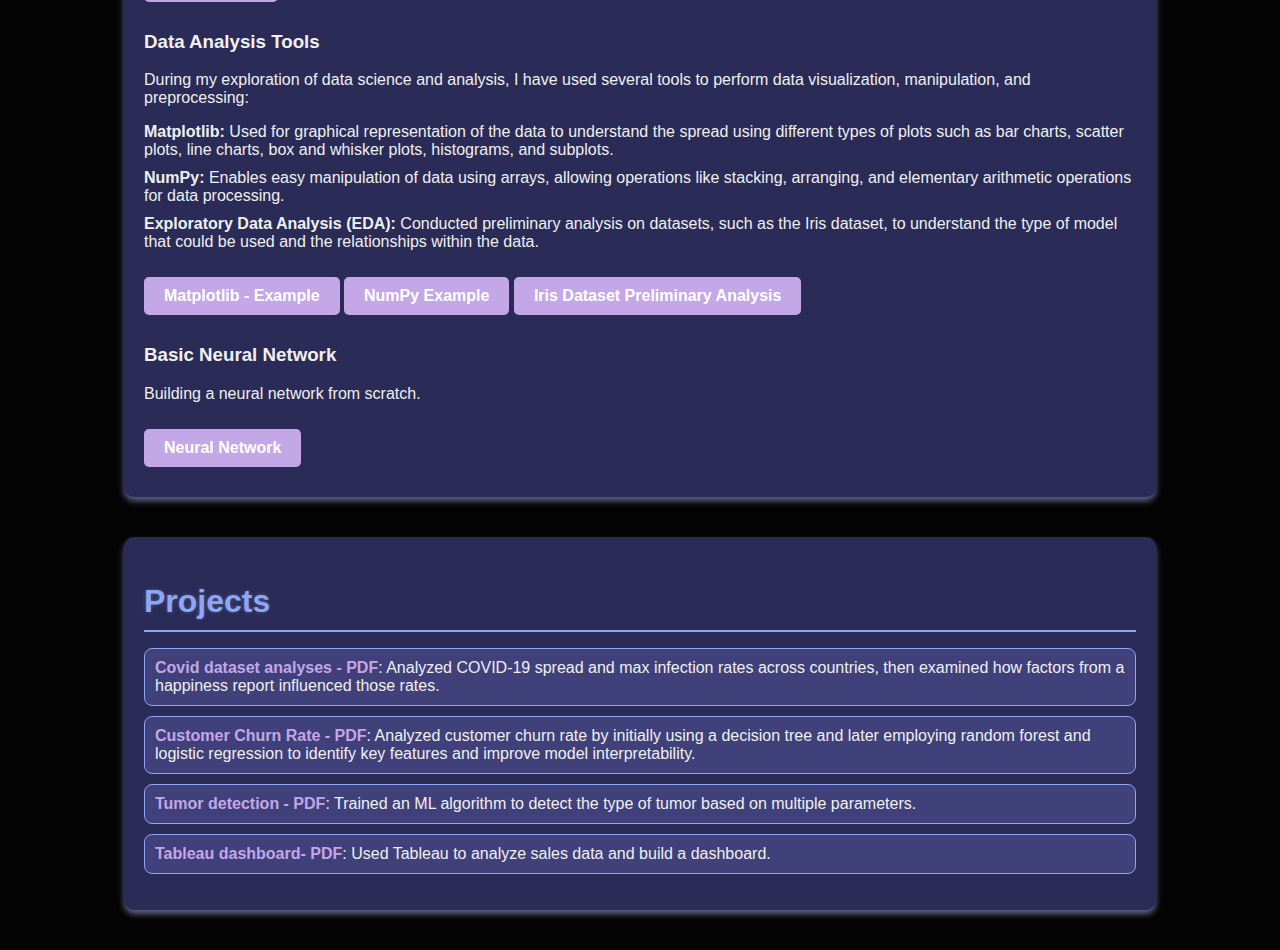
==== commit fd62ef55: "new" ====
--- a/index.html
+++ b/index.html
@@ -5,22 +5,65 @@
     <meta name="viewport" content="width=device-width, initial-scale=1.0">
     <title>Nishka Bhojwani Portfolio</title>
     <link rel="stylesheet" href="styles.css">
-    
+    <style>
+        /* Updated styles for highlighting the projects */
+        /* Projects Section Styles */
+.projects {
+    background-color: #2a2b57; /* Match the background of other sections */
+    padding: 20px;
+    border-radius: 10px;
+    margin-top: 20px;
+    box-shadow: 0 4px 6px rgb(94, 100, 136); /* Same shadow effect */
+}
+
+.projects h2 {
+    color: #8fa5f7; /* Pastel blue */
+    font-size: 2em;
+    font-weight: 600;
+    border-bottom: 2px solid #8fa5f7; /* Consistent with other section headings */
+    padding-bottom: 10px;
+    margin-bottom: 10px;
+    text-shadow: 0 0 4px rgba(142, 202, 230, 0.3); /* Consistent text-shadow */
+}
+
+.projects ul {
+    list-style: none; /* Remove bullet points */
+    padding: 0; /* Remove padding */
+}
+
+.projects ul li {
+    background-color: #40407a; /* Slightly darker shade for each project item */
+    margin: 10px 0; /* Spacing between projects */
+    padding: 10px;
+    border-radius: 8px; /* Rounded corners */
+    border: 1px solid #8fa5f7; /* Border to match the heading color */
+}
+
+.projects ul li a {
+    color: #c4a7e7; /* Pastel purple link color */
+    font-weight: bold; /* Bold text for links */
+    text-decoration: none; /* Remove underline */
+    transition: color 0.3s, text-shadow 0.3s; /* Smooth hover effect */
+}
+
+.projects ul li a:hover {
+    color: #e0bbff; /* Lighter pastel purple */
+    text-shadow: 0 0 5px rgba(0, 0, 0, 0.2); /* Subtle shadow on hover */
+}
+</style>
 </head>
 <body>
     <div class="header-container">
         <header>
             <h1 class="typing">Hi, I am Nishka Bhojwani</h1>
-            <h3>     Welcome to my journey of exploring different domains in tech and business.
-            </h3>
-
+            <h3>Welcome to my journey of exploring different domains in tech and business.</h3>
         </header>
     </div>
 
     <main>
         <section class="about">
             <h2>About Me</h2>
-            <p>I am a mechanical engineering student with a strong passion for business, technology, and data-driven decision-making. My journey has been one of exploration and continuous learning across multiple domains, and I am eager to apply my diverse skill set to excel in roles that leverage my analytical capabilities, technical expertise, and strategic thinking. I am particularly interested in positions that involve product management, project management, or data analysis, where I can contribute to innovative solutions and drive impactful results.</p>
+            <p>I am a mechanical engineering student with a strong passion for business, technology, and data-driven decision-making. My journey has been defined by exploration and continuous learning across various domains. I am eager to contribute in roles that utilize my analytical abilities, technical knowledge, and strategic thinking while also providing opportunities to further develop my business and technological expertise.</p>
         </section>
         
         <section class="portfolio">
@@ -34,45 +77,27 @@
             
             <div class="portfolio-item">
                 <h3>Programming and Python</h3>
-                <p>I am currently advancing my understanding of computer science fundamentals and essential algorithms through the CS50x course. In parallel, I am enhancing my Python programming skills with the CS50 Python course, focusing on error handling, functions, and leveraging third-party libraries crucial for data science.</p>
+                <p>I am currently advancing my understanding of computer science fundamentals and essential algorithms through the CS50x course. In parallel, I am enhancing my Python programming skills with the CS50 Python course, focusing on error handling, functions, and leveraging third-party libraries crucial for data science. The codes can be viewed in the cs50 repository. </p>
                 <a href="https://github.com/nishka-bhojwani" class="button">View GitHub</a>
             </div>
             
             <div class="portfolio-item">
-                <h3>Basics of Data Science and Analysis</h3>
-                <div class="portfolio-item">
-                    <h3>Excel:</h3>
-                    <p>Bank data was analyzed to understand how various attributes impacted the response rate. A pivot table was created to summarize and visualize these effects, enabling the identification of patterns, trends, and relationships within the data.</p>
-                    <a href="bank marketing analysis.xlsx" download class="button">Analyzed a bank marketing data using pivot tables</a>
-                </div>
+                <h3>Data Analysis Tools</h3>
+                <p>During my exploration of data science and analysis, I have used several tools to perform data visualization, manipulation, and preprocessing:</p>
+                <ul>
+                    <li><strong>Matplotlib:</strong> Used for graphical representation of the data to understand the spread using different types of plots such as bar charts, scatter plots, line charts, box and whisker plots, histograms, and subplots.</li>
+                    <li><strong>NumPy:</strong> Enables easy manipulation of data using arrays, allowing operations like stacking, arranging, and elementary arithmetic operations for data processing.</li>
+                    <li><strong>Exploratory Data Analysis (EDA):</strong> Conducted preliminary analysis on datasets, such as the Iris dataset, to understand the type of model that could be used and the relationships within the data.</li>
+                </ul>
+                <a href="matplotlib.html" download class="button">Matplotlib - Example</a>
+                <a href="NUMPY.html" download class="button">NumPy Example</a>
+                <a href="EDA.html" download class="button">Iris Dataset Preliminary Analysis</a>
+            </div>
 
-
-                <div class="portfolio-item">
-                    <h3>Matplotlib</h3>
-                    <p>Matplotlib is used for graphical representation of the data to understand the spread of data using different types of plots namely - BAR CHART, SCATTER PLOTS, LINE CHART, BOX AND WHISKER CHART, HISTOGRAM, AND SUBPLOTS.</p>
-                    <a href="matplotlib.html" download class="button">Matplotlib - example</a>
-                </div>
-
-                <div class="portfolio-item">
-                    <h3>Numpy:</h3>
-                    <p>For representation of data into arrays so that mathematical operations can be performed easily. Allows indexing as well as operations like stacking, arranging, and elementary operations.</p>
-                    <a href="NUMPY.html" download class="button">Numpy example</a>
-                </div>
-
-                <div class="portfolio-item">
-                    <h3>Data preprocessing and cleaning</h3>
-                    <p>Involves cleaning the data - i.e., removing NA values, standardizing the data - converting all values to some standard values, mean = 0, standard deviation = 1, feature scaling - to avoid errors like 3000m > 5km, scaling all values between 1 and 0, and label encoding - converting string values to unique numbers for easy visualizations and calculations.</p>
-                    <a href="Data Preprocessing.html" download class="button">Exploratory data analysis</a>
-                    <h3>Data Processing and Exploratory Data Analysis</h3>
-                    <p>Iris dataset was used to perform a preliminary analysis to understand the type of model that could be used.</p>
-                    <a href="EDA.html" download class="button">Exploratory data analysis</a>
-                </div>
-
-                <div class="portfolio-item">
-                    <h3>Basic Neural Network</h3>
-                    <p>Building a neural network from scratch.</p>
-                    <a href="Neural Network using NumPy.html" download class="button">Neural network</a>
-                </div>
+            <div class="portfolio-item">
+                <h3>Basic Neural Network</h3>
+                <p>Building a neural network from scratch.</p>
+                <a href="Neural Network using NumPy.html" download class="button">Neural Network</a>
             </div>
         </section>
         
@@ -82,7 +107,7 @@
                 <li><a href="Covid_analysis.pdf" download>Covid dataset analyses - PDF</a>: Analyzed COVID-19 spread and max infection rates across countries, then examined how factors from a happiness report influenced those rates.</li>
                 <li><a href="Customer churn rate analysis ae0a25968984484382dfe00c72d37b9c.pdf" download>Customer Churn Rate - PDF</a>: Analyzed customer churn rate by initially using a decision tree and later employing random forest and logistic regression to identify key features and improve model interpretability.</li>
                 <li><a href="tumor_detection.pdf" download>Tumor detection - PDF</a>: Trained an ML algorithm to detect the type of tumor based on multiple parameters.</li>
-                <li> <a href="tableau_project.pdf"download>Tableau dashboard- PDF</a>: Used Tableau to analyse sales data and build a dashboard.</li>
+                <li><a href="tableau_project.pdf" download>Tableau dashboard- PDF</a>: Used Tableau to analyze sales data and build a dashboard.</li>
             </ul>
         </section>
     </main>
